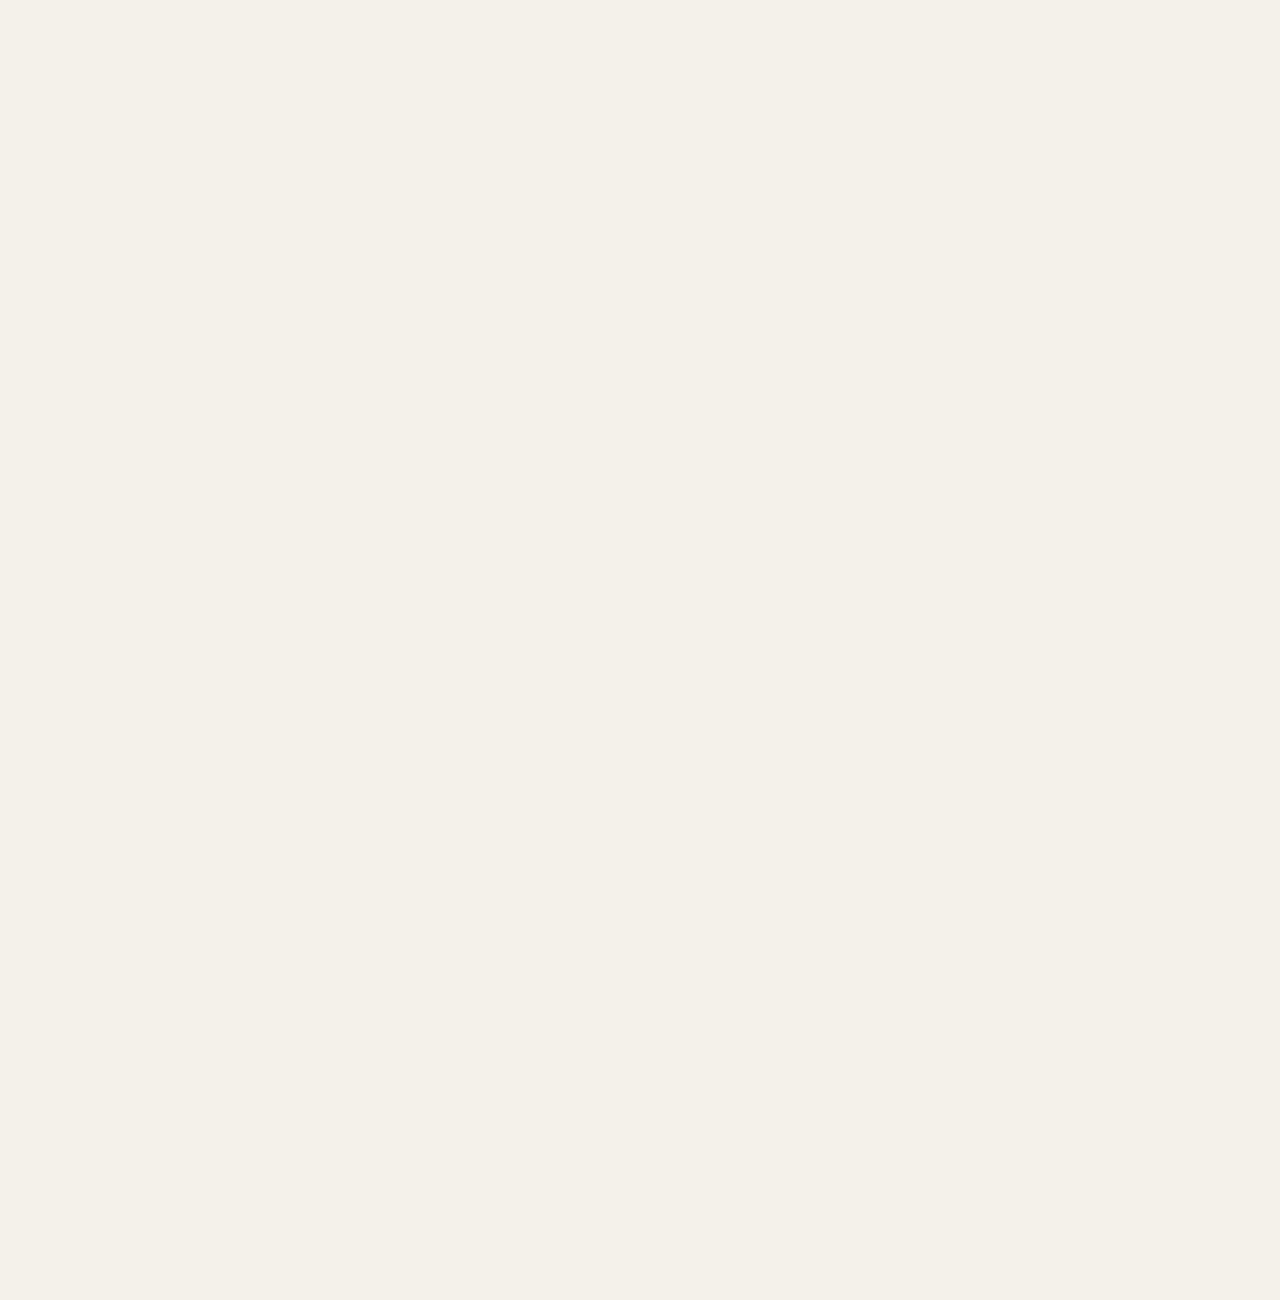
==== memorial-apply.html @ 781f6378 "Add files via upload 온라인추모관 개설 팝업창" ====
<!DOCTYPE html>
<html lang="ko">
<head>
    <meta charset="UTF-8">
    <meta name="viewport" content="width=device-width, initial-scale=1.0">
    <title>온라인 추모관 개설</title>
    <link rel="icon" href="public/favicon.ico" />
    <link rel="stylesheet" href="https://cdn.jsdelivr.net/npm/@fortawesome/fontawesome-free@6.4.0/css/all.min.css">
    <link href="https://fonts.googleapis.com/css2?family=Noto+Sans+KR:wght@300;400;500;700;900&display=swap" rel="stylesheet">
    <link rel="stylesheet" href="css/memorial.css?v=20260817-ext-popup">
    <meta name="eruso-api-base" content="https://api.erum2026.co.kr">
</head>
<body class="memorial-apply-page">
    <form class="contact-form memorial-apply-form" id="memorialApplyForm" novalidate>
        <h1>온라인 추모관 개설</h1>
        <p class="memorial-apply-lead">고인·추모관 정보를 입력한 뒤 입력 완료를 눌러 주세요.</p>

        <p class="form-section-title">추모관 정보</p>
        <div class="form-row-2col">
            <div class="form-row">
                <label for="memorialName">고인 성함 <span class="req">*</span></label>
                <input type="text" id="memorialName" name="memorialName" placeholder="예: 홍길동" maxlength="100" required>
            </div>
            <div class="form-row">
                <label for="roomTitle">추모관 이름 <span class="opt">(자동 제안)</span></label>
                <input type="text" id="roomTitle" name="roomTitle" placeholder="예: 故 홍길동 추모관" maxlength="120">
            </div>
        </div>
        <div class="form-row-2col">
            <div class="form-row">
                <label for="memorialSubtitle">추모관 부제 <span class="opt">(선택)</span></label>
                <input type="text" id="memorialSubtitle" name="memorialSubtitle" placeholder="예: 영원한 기억 속으로" maxlength="120">
            </div>
            <div class="form-row">
                <label for="relation">고인과의 관계 <span class="opt">(선택)</span></label>
                <input type="text" id="relation" name="relation" placeholder="부친, 배우자, 자녀 등" maxlength="40">
            </div>
        </div>
        <div class="form-row-2col">
            <div class="form-row">
                <label for="birthDate">생년월일 <span class="opt">(선택)</span></label>
                <input type="date" id="birthDate" name="birthDate">
            </div>
            <div class="form-row">
                <label for="deathDate">기일 <span class="opt">(선택)</span></label>
                <input type="date" id="deathDate" name="deathDate">
            </div>
        </div>
        <div class="form-row">
            <label for="description">고인 소개 <span class="opt">(선택, 최대 200자)</span></label>
            <textarea id="description" name="description" rows="3" maxlength="200" placeholder="공개 추모관에 표시될 고인 소개를 입력해 주세요."></textarea>
            <div class="form-char-count"><span id="descriptionCount">0</span>/200</div>
        </div>
        <div class="form-row">
            <label for="middleDescription">추가 소개 · 금언 <span class="opt">(선택)</span></label>
            <textarea id="middleDescription" name="middleDescription" rows="2" placeholder="생애, 특별한 기억, 금언 등"></textarea>
        </div>
        <div class="form-row">
            <label for="photoFile">영정사진 <span class="opt">(선택)</span></label>
            <input type="file" id="photoFile" name="photoFile" class="visually-hidden" accept="image/*,.heic,.heif">
            <label for="photoFile" class="media-pick-slot" id="photoPickLabel">
                <svg class="media-pick-icon" width="28" height="28" viewBox="0 0 256 256" aria-hidden="true" fill="none" xmlns="http://www.w3.org/2000/svg">
                    <rect x="32" y="48" width="192" height="160" rx="16" stroke="currentColor" stroke-width="12"/>
                    <circle cx="92" cy="108" r="20" stroke="currentColor" stroke-width="12"/>
                    <path d="M32 168l52-48 36 32 40-48 64 64" stroke="currentColor" stroke-width="12" stroke-linecap="round" stroke-linejoin="round"/>
                </svg>
                <span id="photoPickText">사진 등록</span>
                <img id="photoPreview" alt="선택한 영정" hidden>
            </label>
            <p class="form-hint">jpg, png, heic</p>
        </div>
        <div class="form-row video-register-block">
            <span class="form-label-text">추모 영상 <span class="opt">(선택)</span></span>
            <div class="media-mode-tabs" role="tablist" aria-label="추모 영상 등록 방식">
                <button type="button" class="media-mode-tab is-active" data-video-mode="file" aria-pressed="true">파일 등록</button>
                <button type="button" class="media-mode-tab" data-video-mode="url" aria-pressed="false">URL 등록</button>
            </div>
            <div id="videoFilePanel" class="video-mode-panel">
                <input type="file" id="videoFile" name="videoFile" class="visually-hidden" accept="video/mp4,video/webm,video/quicktime,.mp4,.webm,.mov">
                <label for="videoFile" class="media-pick-slot" id="videoPickLabel">
                    <svg class="media-pick-icon" width="28" height="28" viewBox="0 0 256 256" aria-hidden="true" fill="none" xmlns="http://www.w3.org/2000/svg">
                        <rect x="24" y="56" width="152" height="144" rx="16" stroke="currentColor" stroke-width="12"/>
                        <path d="M176 112l56-32v96l-56-32V112z" stroke="currentColor" stroke-width="12" stroke-linejoin="round"/>
                    </svg>
                    <span id="videoPickText">영상 파일 선택</span>
                </label>
                <p class="form-hint">mp4, webm, mov</p>
            </div>
            <div id="videoUrlPanel" class="video-mode-panel" hidden>
                <input type="url" id="videoUrl" name="videoUrl" placeholder="https://youtube.com/... 또는 영상 직접 링크" maxlength="500" inputmode="url" autocomplete="off">
                <p class="form-hint">https:// 로 시작하는 영상 주소를 입력해 주세요.</p>
            </div>
        </div>

        <p class="form-notice" id="memorialApplyNotice" style="display:none;"></p>
        <button type="submit" class="btn btn-primary form-submit" id="memorialApplySubmit">입력 완료</button>
    </form>
    <script src="js/main.js?v=20260817-ext-popup"></script>
</body>
</html>
---- css/memorial.css ----
﻿:root {
    --ink: #17211f;
    --muted: #66726f;
    --paper: #fbfaf7;
    --surface: #ffffff;
    --line: #e5e0d7;
    --teal: #176c68;
    --teal-deep: #0e4a47;
    --teal-soft: #e3f1ef;
    --amber: #c88f3f;
    --rose: #a45d5d;
    --charcoal: #24302e;
    --shadow: 0 18px 48px rgba(23, 33, 31, 0.12);
    --shadow-soft: 0 10px 30px rgba(23, 33, 31, 0.08);
    --nav-height: 74px;
    --screen-section-height: calc(100svh - var(--nav-height));
    /* 브라우저 100% 기준 — 과도한 좌우 여백(150% 체감용) 완화 */
    --page-max: 1320px;
    --page-gutter: clamp(20px, 2.6vw, 40px);
    --hero-panel-max: 400px;
}

/* 125~150% 줌 시 CSS 뷰포트가 줄어듦 → 그에 맞춰 폭·여백만 재조정 */
@media (max-width: 1440px) {
    :root {
        --page-max: 1180px;
        --page-gutter: clamp(18px, 2.5vw, 32px);
        --hero-panel-max: 360px;
    }
}

@media (max-width: 1280px) {
    :root {
        --page-max: 1080px;
        --page-gutter: clamp(16px, 2.4vw, 28px);
        --hero-panel-max: 340px;
    }
}

* {
    box-sizing: border-box;
    margin: 0;
    padding: 0;
}

html {
    scroll-behavior: smooth;
    scroll-padding-top: var(--nav-height);
    -webkit-text-size-adjust: 100%;
    text-size-adjust: 100%;
    /* 루트 16px 고정 — OS/브라우저 배율과 별개로 레이아웃 기준 유지 */
    font-size: 100%;
}

body {
    font-family: 'Noto Sans KR', sans-serif;
    font-size: 16px;
    color: var(--ink);
    background: var(--paper);
    line-height: 1.65;
    overflow-x: hidden;
    word-break: keep-all;
    overflow-wrap: break-word;
    word-wrap: break-word;
}

a {
    color: inherit;
    text-decoration: none;
}

img {
    max-width: 100%;
    display: block;
}

button,
input,
select,
textarea {
    font: inherit;
}

button {
    font-family: inherit;
}

.container {
    width: min(var(--page-max), calc(100% - (var(--page-gutter) * 2)));
    margin: 0 auto;
}

.navbar {
    position: fixed;
    inset: 0 0 auto 0;
    z-index: 50;
    background: rgba(251, 250, 247, 0.92);
    border-bottom: 1px solid rgba(229, 224, 215, 0.72);
    /* backdrop-filter 금지: fixed 모바일 메뉴 기준박스가 네비 상단으로 깨짐 */
    transition: box-shadow 0.2s ease, background 0.2s ease;
}

.navbar.nav-drawer-open {
    z-index: 100000;
}

.navbar.scrolled {
    background: rgba(251, 250, 247, 0.98);
    box-shadow: 0 8px 28px rgba(23, 33, 31, 0.08);
}

.nav-inner {
    width: min(var(--page-max), calc(100% - (var(--page-gutter) * 2)));
    height: var(--nav-height);
    margin: 0 auto;
    display: flex;
    align-items: center;
    gap: 12px;
    justify-content: space-between;
    position: relative;
}

.nav-brand {
    display: flex;
    align-items: center;
    gap: 12px;
    flex: 0 0 auto;
    min-width: 0;
    z-index: 2;
}

.nav-logo {
    width: 132px;
    height: 34px;
    object-fit: contain;
    flex-shrink: 0;
}

.brand-service {
    display: inline-flex;
    align-items: center;
    height: 30px;
    padding: 0 12px;
    border: 1px solid var(--line);
    border-radius: 8px;
    color: var(--teal-deep);
    background: var(--teal-soft);
    font-size: 13px;
    font-weight: 800;
    white-space: nowrap;
    flex-shrink: 0;
}

.nav-menu {
    display: flex;
    align-items: center;
    justify-content: space-evenly;
    flex-wrap: nowrap;
    gap: 0;
    flex: 1 1 auto;
    min-width: 0;
    list-style: none;
    margin: 0;
    padding: 0 8px;
    overflow: hidden;
}

.nav-menu > .nav-menu-panel-head {
    display: none !important;
}

.nav-menu-panel-head + li::before {
    display: none !important;
    content: none !important;
    width: 0 !important;
    margin: 0 !important;
}

.nav-menu a i {
    display: none;
}

.nav-drawer-backdrop {
    display: none;
}

.nav-menu li {
    display: flex;
    align-items: center;
    flex: 0 0 auto;
}

.nav-menu li + li::before {
    content: "";
    width: 1px;
    height: 14px;
    margin: 0 20px;
    background: rgba(23, 33, 31, 0.14);
    flex-shrink: 0;
}

.nav-menu a {
    display: inline-flex;
    align-items: center;
    height: 42px;
    padding: 0 4px;
    color: var(--charcoal);
    font-size: 15px;
    font-weight: 700;
    letter-spacing: -0.02em;
    white-space: nowrap;
    border-bottom: 2px solid transparent;
}

.nav-menu a:hover {
    color: var(--teal);
    border-bottom-color: var(--teal);
}

@media (min-width: 1600px) {
    .nav-menu {
        padding: 0 12px;
    }

    .nav-menu li + li::before {
        margin: 0 26px;
    }
}

@media (min-width: 1800px) {
    .nav-menu li + li::before {
        margin: 0 32px;
    }
}

.title-break {
    display: none;
}

/* nav-right: CTA + quick + toggle 묶음 */
.nav-right {
    display: flex;
    align-items: center;
    gap: 10px;
    flex: 0 0 auto;
    min-width: max-content;
}


.nav-cta,
.btn {
    display: inline-flex;
    align-items: center;
    justify-content: center;
    gap: 9px;
    min-height: 46px;
    padding: 0 18px;
    border: 1px solid transparent;
    border-radius: 8px;
    font-weight: 800;
    cursor: pointer;
    transition: transform 0.18s ease, box-shadow 0.18s ease, background 0.18s ease;
}

.nav-cta {
    color: #ffffff;
    background: var(--teal);
    box-shadow: 0 8px 22px rgba(23, 108, 104, 0.2);
}

.btn:hover,
.nav-cta:hover {
    transform: translateY(-2px);
}

.btn:disabled,
.btn.is-loading {
    opacity: 0.72;
    cursor: wait;
    transform: none;
}

.btn-primary {
    color: #ffffff;
    background: var(--teal);
    box-shadow: 0 14px 30px rgba(23, 108, 104, 0.24);
}

.btn-secondary {
    color: var(--ink);
    background: rgba(255, 255, 255, 0.88);
    border-color: rgba(255, 255, 255, 0.72);
}

.nav-toggle {
    display: none;
    width: 44px;
    height: 44px;
    border: 1px solid var(--line);
    border-radius: 8px;
    color: var(--teal-deep);
    background: var(--surface);
    cursor: pointer;
}

.hero {
    position: relative;
    min-height: 100svh;
    display: flex;
    align-items: center;
    overflow: hidden;
    color: #ffffff;
    padding: var(--nav-height) var(--page-gutter) clamp(24px, 3.5vh, 40px);
    --hero-shift: 0px;
    box-sizing: border-box;
}

.hero-slideshow {
    position: absolute;
    inset: 0;
    width: 100%;
    height: 100%;
    opacity: 0;
    transition: opacity 1.4s ease;
    z-index: 1;
}

.hero-media {
    position: absolute;
    inset: 0;
    width: 100%;
    height: 100%;
}

.hero-video,
.hero-image,
.hero-overlay {
    position: absolute;
    inset: 0;
    width: 100%;
    height: 100%;
}

.hero-video {
    object-fit: cover;
    object-position: center;
    opacity: 0;
    transition: opacity 1.2s ease;
    z-index: 0;
    pointer-events: none;
    transform: scale(1.02);
}

.hero-video.is-active {
    opacity: 1;
    z-index: 2;
}

.hero-slideshow.is-waiting {
    opacity: 0;
}

.hero-slideshow.is-active {
    opacity: 1;
    z-index: 1;
    transition: opacity 1.4s ease;
}

.hero-image {
    object-fit: cover;
    object-position: center;
    transform: scale(1.04) translate3d(0, var(--hero-shift), 0);
    transform-origin: center;
    will-change: transform, opacity;
    opacity: 0;
    transition: opacity 1.4s ease;
    z-index: 0;
    pointer-events: none;
}

.hero-image.is-active {
    opacity: 1;
    z-index: 1;
    animation: heroBreath 26s ease-in-out infinite alternate;
}

.hero-life-caption {
    position: absolute;
    left: 50%;
    bottom: clamp(88px, 14vh, 140px);
    transform: translateX(-50%);
    z-index: 5;
    margin: 0;
    padding: 8px 16px;
    max-width: min(92vw, 520px);
    border-radius: 999px;
    background: rgba(14, 27, 25, 0.34);
    backdrop-filter: blur(8px);
    color: rgba(255, 255, 255, 0.92);
    font-size: clamp(13px, 1.5vw, 15px);
    font-weight: 600;
    letter-spacing: 0.06em;
    text-align: center;
    line-height: 1.4;
    word-break: keep-all;
    opacity: 0;
    transition: opacity 0.8s ease;
    pointer-events: none;
    white-space: normal;
}

.hero-life-caption.is-visible {
    opacity: 1;
}

.hero-overlay {
    z-index: 3;
    background:
        linear-gradient(90deg, rgba(14, 27, 25, 0.82) 0%, rgba(14, 27, 25, 0.64) 43%, rgba(14, 27, 25, 0.22) 100%),
        linear-gradient(180deg, rgba(14, 27, 25, 0.34) 0%, rgba(14, 27, 25, 0.82) 100%);
    animation: overlayGlow 12s ease-in-out infinite alternate;
}

.memory-flow {
    position: absolute;
    inset: 0;
    z-index: 4;
    pointer-events: none;
    overflow: hidden;
    opacity: 0.6;
}

.memory-flow span {
    position: absolute;
    bottom: -28%;
    left: var(--x);
    width: 1px;
    height: var(--height);
    background: linear-gradient(
        to top,
        rgba(245, 210, 149, 0),
        rgba(245, 210, 149, 0.42),
        rgba(255, 255, 255, 0)
    );
    transform: rotate(17deg);
    animation: memoryRise var(--duration) linear infinite;
    animation-delay: var(--delay);
}

.memory-flow span:nth-child(1) {
    --x: 8%;
    --height: 150px;
    --duration: 14s;
    --delay: -2s;
}

.memory-flow span:nth-child(2) {
    --x: 22%;
    --height: 220px;
    --duration: 18s;
    --delay: -7s;
}

.memory-flow span:nth-child(3) {
    --x: 46%;
    --height: 190px;
    --duration: 16s;
    --delay: -4s;
}

.memory-flow span:nth-child(4) {
    --x: 64%;
    --height: 250px;
    --duration: 20s;
    --delay: -10s;
}

.memory-flow span:nth-child(5) {
    --x: 79%;
    --height: 170px;
    --duration: 15s;
    --delay: -1s;
}

.memory-flow span:nth-child(6) {
    --x: 91%;
    --height: 230px;
    --duration: 19s;
    --delay: -12s;
}

.hero-grid {
    position: relative;
    z-index: 6;
    display: grid;
    grid-template-columns: minmax(0, 1fr) minmax(300px, var(--hero-panel-max));
    align-items: center;
    justify-content: center;
    gap: clamp(24px, 3vw, 48px);
    min-height: calc(var(--screen-section-height) - clamp(24px, 3.5vh, 40px));
    width: min(var(--page-max), 100%);
    max-width: var(--page-max);
    margin-left: auto;
    margin-right: auto;
    box-sizing: border-box;
}

.hero-content {
    min-width: 0;
}

.hero-panel {
    padding: clamp(20px, 3vh, 26px);
    border: 1px solid rgba(255, 255, 255, 0.36);
    border-radius: 8px;
    background: rgba(251, 250, 247, 0.18);
    backdrop-filter: blur(14px) saturate(1.1);
    -webkit-backdrop-filter: blur(14px) saturate(1.1);
    color: var(--ink);
    box-shadow: 0 10px 28px rgba(14, 27, 25, 0.14);
    animation: panelFloat 8s ease-in-out infinite;
    transform-origin: center;
    width: 100%;
    max-width: var(--hero-panel-max);
    justify-self: stretch;
    box-sizing: border-box;
}

.eyebrow {
    display: inline-flex;
    align-items: center;
    gap: 8px;
    margin-bottom: clamp(10px, 1.6vh, 18px);
    color: #f5d295;
    font-family: Inter, 'Noto Sans KR', sans-serif;
    font-size: 14px;
    font-weight: 800;
}

.eyebrow.dark {
    color: var(--teal);
}

.hero h1 {
    max-width: 820px;
    font-size: clamp(36px, 3.4vw + 1rem, 52px);
    line-height: 1.28;
    font-weight: 900;
    word-break: keep-all;
    overflow-wrap: break-word;
    animation: contentLift 0.8s ease 0.1s backwards;
}

.hero-copy {
    max-width: 680px;
    margin-top: clamp(16px, 2.3vh, 26px);
    color: rgba(197, 197, 197, 0.9);
    font-size: clamp(15px, 0.35vw + 0.9rem, 18px);
    font-weight: 400;
    line-height: 1.65;
    word-break: keep-all;
    overflow-wrap: break-word;
    animation: contentLift 0.8s ease 0.25s backwards;
}

/* ==========================================================================
   Hero 버튼 영역 — 메인 CTA / 바로가기 / 통계 가로폭 통일
   ========================================================================== */
.hero-actions {
    display: flex;
    flex-direction: column;
    flex-wrap: nowrap;
    gap: 10px;
    align-items: stretch;
    width: 100%;
    max-width: none;
    margin-top: clamp(20px, 3vh, 34px);
    animation: contentLift 0.8s ease 0.38s backwards;
}

/* 왼쪽 메인 강조 버튼 (청록색 계열) */
.btn-primary.main-action {
    background-color: #1a6d65;
    color: white;
    width: 100%;
    padding: 0 20px;
    height: 46px;
    border-radius: 8px;
    font-weight: 700;
    justify-content: center;
}

/* 서브 바로가기: 4개 + 제사당(전체 폭) — 문구 잘림 방지 */
.btn-group-secondary {
    display: grid;
    grid-template-columns: repeat(4, minmax(0, 1fr));
    width: 100%;
    max-width: none;
    background-color: #e5e5e5;
    border-radius: 8px;
    padding: 4px;
    gap: 4px;
}

.btn-group-secondary .btn-secondary {
    padding: 8px 8px;
    height: auto;
    min-height: 42px;
    color: #666;
    background-color: transparent;
    border: none;
    font-size: 13px;
    font-weight: 700;
    display: inline-flex;
    align-items: center;
    justify-content: center;
    gap: 6px;
    border-radius: 6px;
    transition: background-color 0.2s ease, color 0.2s ease, box-shadow 0.2s ease, transform 0.2s ease;
    box-shadow: none;
    white-space: nowrap;
    line-height: 1.25;
    min-width: 0;
    overflow: visible;
}

.btn-group-secondary .btn-secondary i {
    flex: 0 0 auto;
    width: 1em;
    text-align: center;
}

.btn-group-secondary .btn-label {
    display: inline;
    line-height: 1.25;
    overflow: visible;
    text-overflow: clip;
    white-space: nowrap;
}

.btn-group-secondary .btn-label--short {
    display: none;
}

/* 온라인 제사당 무료체험 — 한 줄 전체 폭 */
.btn-group-secondary .btn-secondary:last-child {
    grid-column: 1 / -1;
    justify-content: center;
    white-space: nowrap;
    overflow: visible;
}

.btn-group-secondary .btn-secondary:last-child .btn-label {
    white-space: nowrap;
    overflow: visible;
    text-overflow: clip;
}

.btn-group-secondary .btn-secondary:first-child {
    background-color: #ffffff;
    color: #333;
    box-shadow: 0 2px 4px rgba(0, 0, 0, 0.05);
}

.btn-group-secondary .btn-secondary:hover {
    background-color: #ffffff;
    color: #333;
    box-shadow: 0 2px 6px rgba(0, 0, 0, 0.08);
    transform: translateY(-1px);
}

@media (hover: hover) {
    .btn-group-secondary:hover .btn-secondary:not(:hover) {
        background-color: transparent;
        color: #666;
        box-shadow: none;
        transform: none;
    }
}
/* ========================================================================== */

.hero-stats {
    display: grid;
    grid-template-columns: repeat(3, minmax(0, 1fr));
    gap: 12px;
    width: 100%;
    max-width: none;
    margin-top: clamp(24px, 4vh, 46px);
    animation: contentLift 0.8s ease 0.5s backwards;
}

.hero-stats div {
    min-height: clamp(76px, 12vh, 96px);
    padding: clamp(14px, 2vh, 18px);
    border: 1px solid rgba(255, 255, 255, 0.24);
    border-radius: 8px;
    background: rgba(255, 255, 255, 0.12);
    backdrop-filter: blur(12px);
    transition: background 0.24s ease, transform 0.24s ease, border-color 0.24s ease;
    text-align: center;
}

.hero-stats div:hover {
    transform: translateY(-4px);
    border-color: rgba(245, 210, 149, 0.46);
    background: rgba(255, 255, 255, 0.17);
}

.hero-stats strong,
.hero-stats span {
    display: block;
}

.hero-stats strong {
    font-size: 24px;
    line-height: 1.2;
}

.hero-stats span {
    margin-top: 8px;
    color: rgba(255, 255, 255, 0.78);
    font-size: 14px;
}

.panel-top {
    display: inline-flex;
    align-items: center;
    gap: 8px;
    height: 32px;
    padding: 0 10px;
    border-radius: 8px;
    background: var(--teal-soft);
    color: var(--teal-deep);
    font-size: 13px;
    font-weight: 800;
}

.status-dot {
    width: 8px;
    height: 8px;
    border-radius: 50%;
    background: var(--teal);
    animation: softPulse 2.8s ease-in-out infinite;
}

.memorial-profile {
    display: grid;
    grid-template-columns: 76px 1fr;
    gap: 18px;
    margin-top: clamp(18px, 3vh, 28px);
    align-items: center;
}

.portrait,
.preview-portrait {
    display: flex;
    align-items: center;
    justify-content: center;
    border: 1px solid rgba(200, 143, 63, 0.36);
    border-radius: 8px;
    background: #f6efe3;
    color: var(--amber);
    font-family: serif;
    font-weight: 700;
}

.portrait {
    width: 76px;
    height: 96px;
    font-size: 34px;
    position: relative;
    overflow: hidden;
    background: rgba(246, 239, 227, 0.55);
    backdrop-filter: blur(6px);
    -webkit-backdrop-filter: blur(6px);
}

.portrait::after {
    content: '';
    position: absolute;
    inset: -30% auto -30% -45%;
    width: 35%;
    background: linear-gradient(90deg, transparent, rgba(255, 255, 255, 0.62), transparent);
    transform: rotate(12deg);
    animation: portraitShine 5.8s ease-in-out infinite;
}

.profile-label {
    color: var(--muted);
    font-size: 13px;
    font-weight: 800;
}

.memorial-profile h2 {
    margin: 3px 0 8px;
    font-size: 25px;
}

.memorial-profile p:last-child {
    color: #1a2a28;
    font-size: 15px;
    font-weight: 600;
    line-height: 1.55;
    letter-spacing: -0.02em;
    text-shadow: 0 1px 0 rgba(255, 255, 255, 0.55);
}

.tribute-stats-block {
    margin-top: clamp(18px, 3vh, 28px);
}

.tribute-stats-title {
    margin: 0 0 12px;
    font-size: 16px;
    font-weight: 800;
    color: var(--charcoal);
    letter-spacing: -0.02em;
    line-height: 1.35;
}

.tribute-stats-sub {
    display: inline;
    margin-left: 4px;
    font-size: 13px;
    font-weight: 600;
    color: var(--muted);
}

.tribute-list {
    display: grid;
    grid-template-columns: repeat(3, 1fr);
    gap: 10px;
    margin-top: 0;
}

.tribute-stat,
.tribute-action {
    min-height: clamp(64px, 10vh, 80px);
    padding: 8px 4px;
    display: grid;
    place-items: center;
    gap: 5px;
    border: 1px solid rgba(255, 255, 255, 0.38);
    border-radius: 8px;
    background: rgba(255, 255, 255, 0.22);
    backdrop-filter: blur(8px);
    -webkit-backdrop-filter: blur(8px);
    color: var(--charcoal);
    transition: transform 0.22s ease, box-shadow 0.22s ease, border-color 0.22s ease, background 0.22s ease;
}

.tribute-action {
    cursor: pointer;
}

.tribute-stat:hover,
.tribute-action:hover,
.tribute-action:focus-visible {
    transform: translateY(-4px);
    border-color: rgba(200, 143, 63, 0.42);
    box-shadow: 0 14px 26px rgba(23, 33, 31, 0.1);
    outline: none;
}

.tribute-list i {
    color: var(--amber);
    font-size: 18px;
}

.tribute-list span {
    display: grid;
    justify-items: center;
    gap: 2px;
    color: var(--charcoal);
    font-size: 11px;
    font-weight: 800;
}

.tribute-list strong {
    font-family: Inter, 'Noto Sans KR', sans-serif;
    font-size: 16px;
    line-height: 1;
}

.tribute-list em {
    font-style: normal;
}

.tribute-action.is-counting {
    animation: tributePop 0.34s ease;
}

.message-open {
    width: 100%;
    min-height: 42px;
    display: inline-flex;
    align-items: center;
    justify-content: center;
    gap: 8px;
    margin-top: 12px;
    border: 1px solid rgba(23, 108, 104, 0.18);
    border-radius: 8px;
    background: rgba(255, 255, 255, 0.72);
    color: var(--teal-deep);
    font-size: 14px;
    font-weight: 900;
    cursor: pointer;
    transition: transform 0.2s ease, background 0.2s ease, border-color 0.2s ease;
}

.message-open:hover,
.message-open:focus-visible,
.message-open.is-open {
    transform: translateY(-2px);
    border-color: rgba(23, 108, 104, 0.34);
    background: var(--teal-soft);
    outline: none;
}

.quick-message {
    display: none;
    gap: 8px;
    margin-top: 10px;
    padding: 12px;
    border: 1px solid rgba(23, 108, 104, 0.18);
    border-radius: 8px;
    background: rgba(255, 255, 255, 0.82);
}

.quick-message.is-open {
    display: grid;
    animation: previewFade 0.24s ease;
}

.quick-message label {
    color: var(--teal-deep);
    font-size: 12px;
    font-weight: 900;
}

.quick-message textarea {
    width: 100%;
    min-height: 62px;
    resize: none;
    border: 1px solid #d9d2c8;
    border-radius: 8px;
    padding: 10px;
    color: var(--ink);
    background: #ffffff;
    outline: none;
}

.quick-message textarea:focus {
    border-color: var(--teal);
    box-shadow: 0 0 0 3px rgba(23, 108, 104, 0.1);
}

.quick-message-actions {
    display: flex;
    justify-content: flex-end;
    gap: 8px;
}

.quick-message-actions button {
    min-height: 34px;
    padding: 0 12px;
    border-radius: 8px;
    border: 1px solid var(--line);
    color: var(--charcoal);
    background: #ffffff;
    font-size: 13px;
    font-weight: 900;
    cursor: pointer;
}

.quick-message-actions button[type='submit'] {
    border-color: var(--teal);
    color: #ffffff;
    background: var(--teal);
}

.memory-notes {
    margin-top: clamp(14px, 2vh, 18px);
    padding: 14px 16px;
    border: 1px solid rgba(23, 108, 104, 0.14);
    border-radius: 8px;
    background: rgba(227, 241, 239, 0.72);
    min-height: 76px;
}

.memory-notes p {
    display: grid;
    gap: 5px;
    transition: opacity 0.24s ease, transform 0.24s ease;
}

.memory-notes.is-changing p {
    opacity: 0;
    transform: translateY(6px);
}

.memory-note-time {
    color: var(--teal);
    font-size: 12px;
    font-weight: 900;
}

.memory-note-text {
    color: var(--charcoal);
    font-size: 14px;
    line-height: 1.45;
}

.section {
    min-height: var(--screen-section-height);
    display: flex;
    align-items: center;
    padding: clamp(28px, 5vh, 48px) 0;
    scroll-margin-top: var(--nav-height);
}

.section > .container {
    width: min(var(--page-max), calc(100% - (var(--page-gutter) * 2)));
}

.section-header {
    max-width: 760px;
    margin: 0 auto clamp(22px, 3.6vh, 34px);
    text-align: center;
}

.section h2 {
    color: var(--ink);
    font-size: clamp(31px, 3vw, 38px);
    line-height: 1.26;
    font-weight: 900;
    word-break: keep-all;
    overflow-wrap: break-word;
}

.section-header p:last-child,
.section-copy p,
.contact-copy p,
.support-band p {
    color: var(--muted);
    font-size: clamp(15px, 1.35vw, 17px);
}

.split-layout {
    display: grid;
    grid-template-columns: 0.85fr 1.15fr;
    gap: clamp(34px, 5vw, 56px);
    align-items: center;
}

.section-copy h2,
.contact-copy h2,
.support-band h2 {
    margin-bottom: clamp(12px, 2vh, 18px);
}

.about-grid {
    display: grid;
    grid-template-columns: repeat(2, minmax(0, 1fr));
    gap: clamp(12px, 1.8vh, 16px);
}

.about-card,
.feature-card,
.process-step {
    border: 1px solid var(--line);
    border-radius: 8px;
    background: var(--surface);
    box-shadow: var(--shadow-soft);
}

.about-card {
    min-height: clamp(150px, 23vh, 188px);
    padding: clamp(18px, 2.7vh, 24px);
}

.about-card i,
.feature-icon,
.process-step i {
    display: inline-flex;
    align-items: center;
    justify-content: center;
    width: 48px;
    height: 48px;
    border-radius: 8px;
    background: var(--teal-soft);
    color: var(--teal);
    font-size: 21px;
}

.about-card i,
.feature-icon,
.process-step i {
    width: clamp(40px, 6vh, 48px);
    height: clamp(40px, 6vh, 48px);
}

.about-card h3,
.feature-card h3,
.process-step h3 {
    margin: clamp(12px, 1.8vh, 16px) 0 8px;
    font-size: clamp(18px, 1.6vw, 20px);
}

.about-card p,
.feature-card p,
.process-step p {
    color: var(--muted);
}

.feature-section {
    background: #ffffff;
}

.features-grid {
    display: grid;
    grid-template-columns: repeat(3, minmax(0, 1fr));
    gap: clamp(12px, 1.8vh, 16px);
}

.feature-card {
    min-height: clamp(166px, 24vh, 196px);
    padding: clamp(18px, 2.5vh, 24px);
}

.feature-icon {
    background: #f7efe5;
    color: var(--amber);
}

.memorial-section {
    background: #f4f0e9;
}





.memorial-layout {
    display: grid;
    grid-template-columns: 1.05fr 0.95fr;
    gap: clamp(34px, 5vw, 60px);
    align-items: center;
}

.memorial-preview {
    overflow: hidden;
    border: 1px solid var(--line);
    border-radius: 8px;
    background: var(--surface);
    box-shadow: var(--shadow);
}

.preview-toolbar {
    height: clamp(36px, 5vh, 44px);
    display: flex;
    align-items: center;
    gap: 8px;
    padding: 0 18px;
    background: var(--charcoal);
}

.preview-toolbar span {
    width: 10px;
    height: 10px;
    border-radius: 50%;
    background: rgba(255, 255, 255, 0.45);
}

.preview-hero {
    min-height: clamp(142px, 22vh, 178px);
    display: grid;
    grid-template-columns: 88px 1fr;
    align-items: center;
    gap: 20px;
    padding: clamp(22px, 3.5vh, 30px);
    background:
        linear-gradient(90deg, rgba(23, 108, 104, 0.86), rgba(36, 48, 46, 0.78)),
        url('../images/memorial-hero.png') center / cover;
    color: #ffffff;
}

.preview-portrait {
    width: clamp(70px, 8vw, 88px);
    height: clamp(88px, 13vh, 112px);
    color: #ffffff;
    background: rgba(255, 255, 255, 0.16);
    border-color: rgba(255, 255, 255, 0.36);
    font-size: 36px;
}

.preview-hero p {
    color: rgba(255, 255, 255, 0.78);
    font-weight: 800;
}

.preview-hero h3 {
    margin-top: 8px;
    font-size: clamp(22px, 2.2vw, 28px);
    line-height: 1.3;
}

.preview-tabs {
    display: grid;
    grid-template-columns: repeat(3, 1fr);
    border-bottom: 1px solid var(--line);
}

.preview-tab {
    position: relative;
    height: clamp(42px, 6vh, 50px);
    border: 0;
    border-right: 1px solid var(--line);
    background: #ffffff;
    color: var(--muted);
    font-weight: 800;
    cursor: pointer;
}

.preview-tab:last-child {
    border-right: 0;
}

.preview-tab.active {
    color: var(--teal-deep);
    background: var(--teal-soft);
}

.preview-tab.active::after {
    content: '';
    position: absolute;
    left: 0;
    bottom: 0;
    width: 100%;
    height: 3px;
    background: var(--teal);
    transform-origin: left;
    animation: tabProgress 5.6s linear infinite;
}

.preview-body {
    min-height: clamp(128px, 19vh, 166px);
    padding: clamp(20px, 3vh, 28px);
}


.preview-pane {
    display: none;
}

.preview-pane.active {
    display: block;
    animation: previewFade 0.42s ease;
}

.preview-pane i {
    color: var(--amber);
    font-size: clamp(24px, 3vh, 30px);
}

.preview-pane p {
    margin-top: clamp(8px, 1.2vh, 12px);
    color: var(--ink);
    font-size: clamp(13px, 1.3vw, 15px);
    font-weight: 700;
}

.preview-pane span {
    display: inline-flex;
    margin-top: clamp(6px, 1vh, 10px);
    color: var(--muted);
}

.check-list {
    display: grid;
    gap: clamp(8px, 1.4vh, 12px);
    margin-top: clamp(16px, 2.8vh, 24px);
    list-style: none;
}

.check-list li {
    display: flex;
    align-items: flex-start;
    gap: 10px;
    color: var(--charcoal);
    font-weight: 700;
}

.check-list i {
    margin-top: 5px;
    color: var(--teal);
}

.process-grid {
    display: grid;
    grid-template-columns: repeat(4, minmax(0, 1fr));
    gap: clamp(12px, 1.8vh, 16px);
}

.process-step {
    position: relative;
    min-height: clamp(178px, 28vh, 228px);
    padding: clamp(20px, 3vh, 26px);
}

.process-step span {
    position: absolute;
    top: 20px;
    right: 22px;
    color: rgba(23, 108, 104, 0.16);
    font-family: Inter, sans-serif;
    font-size: 38px;
    font-weight: 800;
}

/* ─── 사이버 추모관 이용안내 ─── */
.cyber-guide-block {
    margin-bottom: 28px;
    padding: 24px 26px;
    border: 1px solid var(--line);
    border-radius: 16px;
    background: var(--surface);
    box-shadow: var(--shadow-soft);
}

.cyber-guide-title {
    display: flex;
    align-items: center;
    gap: 10px;
    margin: 0 0 12px;
    font-size: 1.1rem;
    color: var(--ink, #1a2b2a);
}

.cyber-guide-title i {
    color: var(--teal);
}

.cyber-guide-fee {
    margin: 8px 0 0;
    color: var(--muted);
}

/* ─── 대한민국 표준 장례 절차 안내 ─── */
.funeral-guide-section {
    background:
        linear-gradient(180deg, #f7f4ef 0%, #fbfaf7 48%, #f3efe8 100%);
}

.funeral-guide-intro {
    max-width: 820px;
    margin: 0 auto 28px;
    padding: 16px 18px;
    border-radius: 12px;
    border: 1px solid rgba(31, 53, 86, 0.1);
    background: rgba(255, 255, 255, 0.72);
    color: #3a4543;
    font-size: 15px;
    line-height: 1.7;
}

.funeral-guide-subtitle {
    display: flex;
    align-items: center;
    gap: 10px;
    margin: 0 0 16px;
    font-size: 1.15rem;
    color: var(--ink, #1a2b2a);
}

.funeral-guide-subtitle i {
    color: var(--teal);
}

.funeral-guide-subtitle--inline {
    margin-bottom: 12px;
    font-size: 1.05rem;
}

.funeral-day-grid {
    display: grid;
    grid-template-columns: repeat(3, minmax(0, 1fr));
    gap: 16px;
    margin-bottom: 22px;
}

.funeral-day-card {
    display: flex;
    flex-direction: column;
    min-height: 100%;
    padding: 0;
    border-radius: 16px;
    border: 1px solid rgba(31, 53, 86, 0.12);
    background: #fff;
    box-shadow: var(--shadow-soft, 0 8px 24px rgba(20, 30, 28, 0.06));
    overflow: hidden;
}

.funeral-day-card__head {
    padding: 18px 18px 14px;
    background: linear-gradient(135deg, #1f3556 0%, #2c4a6e 100%);
    color: #f7f1e6;
}

.funeral-day-card__day {
    display: inline-flex;
    align-items: center;
    height: 26px;
    padding: 0 10px;
    border-radius: 999px;
    background: rgba(200, 166, 91, 0.22);
    color: #f5d295;
    font-size: 12px;
    font-weight: 800;
    letter-spacing: 0.04em;
}

.funeral-day-card__head h4 {
    margin: 10px 0 0;
    font-size: 1.15rem;
    line-height: 1.35;
    font-weight: 800;
}

.funeral-day-card__head h4 em {
    font-style: normal;
    font-weight: 600;
    opacity: 0.88;
}

.funeral-day-card__list {
    list-style: none;
    margin: 0;
    padding: 14px 16px 18px;
    display: flex;
    flex-direction: column;
    gap: 12px;
}

.funeral-day-card__list li {
    padding-bottom: 12px;
    border-bottom: 1px solid rgba(31, 53, 86, 0.08);
}

.funeral-day-card__list li:last-child {
    padding-bottom: 0;
    border-bottom: none;
}

.funeral-day-card__list strong {
    display: block;
    margin-bottom: 4px;
    color: #1f3556;
    font-size: 14px;
}

.funeral-day-card__list span {
    display: block;
    color: #5a6562;
    font-size: 13.5px;
    line-height: 1.55;
    letter-spacing: -0.02em;
}

.funeral-check-grid {
    display: grid;
    grid-template-columns: 1.2fr 1fr;
    gap: 16px;
    margin-bottom: 28px;
}

.funeral-check-card {
    padding: 20px 22px;
    border-radius: 16px;
    border: 1px solid rgba(31, 53, 86, 0.12);
    background: rgba(255, 255, 255, 0.9);
    box-shadow: var(--shadow-soft, 0 8px 24px rgba(20, 30, 28, 0.06));
}

.funeral-check-list {
    list-style: none;
    margin: 0;
    padding: 0;
    display: flex;
    flex-direction: column;
    gap: 10px;
}

.funeral-check-list li {
    color: #3a4543;
    font-size: 14.5px;
    line-height: 1.55;
    padding-left: 14px;
    position: relative;
}

.funeral-check-list li::before {
    content: "";
    position: absolute;
    left: 0;
    top: 0.55em;
    width: 6px;
    height: 6px;
    border-radius: 50%;
    background: var(--teal, #3d7a72);
}

.funeral-check-list a {
    color: #1f3556;
    font-weight: 700;
    text-decoration: underline;
    text-underline-offset: 2px;
}

.erum-flow-block {
    padding: 26px 24px 24px;
    border-radius: 18px;
    border: 1px solid rgba(200, 166, 91, 0.28);
    background:
        linear-gradient(135deg, rgba(31, 53, 86, 0.96) 0%, rgba(28, 58, 72, 0.94) 100%);
    color: #f7f1e6;
    box-shadow: 0 16px 40px rgba(14, 27, 25, 0.18);
}

.erum-flow-block__copy {
    max-width: 720px;
    margin-bottom: 20px;
}

.erum-flow-block__copy .eyebrow {
    color: #f5d295;
}

.erum-flow-block__copy h3 {
    margin: 8px 0 10px;
    font-size: clamp(1.25rem, 2.2vw, 1.55rem);
    color: #fff;
}

.erum-flow-block__copy p {
    margin: 0;
    color: rgba(247, 241, 230, 0.86);
    line-height: 1.65;
    font-size: 15px;
}

.erum-flow {
    list-style: none;
    margin: 0 0 20px;
    padding: 0;
    display: flex;
    align-items: stretch;
    gap: 8px;
    flex-wrap: wrap;
}

.erum-flow__step {
    flex: 1 1 160px;
    min-width: 140px;
    position: relative;
    padding: 16px 14px 14px;
    border-radius: 14px;
    background: rgba(255, 255, 255, 0.08);
    border: 1px solid rgba(255, 255, 255, 0.14);
}

.erum-flow__num {
    display: inline-flex;
    align-items: center;
    justify-content: center;
    width: 22px;
    height: 22px;
    border-radius: 50%;
    background: #c8a65b;
    color: #1f3556;
    font-size: 12px;
    font-weight: 800;
    margin-bottom: 8px;
}

.erum-flow__step > i {
    display: block;
    margin-bottom: 8px;
    color: #f5d295;
    font-size: 18px;
}

.erum-flow__step strong {
    display: block;
    margin-bottom: 6px;
    font-size: 14.5px;
    color: #fff;
}

.erum-flow__step p {
    margin: 0;
    font-size: 13px;
    line-height: 1.5;
    color: rgba(247, 241, 230, 0.78);
    letter-spacing: -0.02em;
}

.erum-flow__arrow {
    display: flex;
    align-items: center;
    color: rgba(245, 210, 149, 0.7);
    font-size: 14px;
    flex: 0 0 auto;
}

.erum-flow__actions {
    display: flex;
    flex-wrap: wrap;
    gap: 10px;
}

.erum-flow__actions .btn-primary {
    background: #c8a65b;
    border-color: #c8a65b;
    color: #1f3556;
}

.erum-flow__actions .btn-secondary {
    background: transparent;
    border: 1px solid rgba(255, 255, 255, 0.35);
    color: #f7f1e6;
}

@media (max-width: 980px) {
    .funeral-day-grid {
        grid-template-columns: 1fr;
    }

    .funeral-check-grid {
        grid-template-columns: 1fr;
    }

    .erum-flow__arrow {
        display: none;
    }
}

/* ——— 종교별 장례·추모 예절 ——— */
.religion-guide-section {
    background:
        radial-gradient(ellipse 80% 50% at 50% 0%, rgba(31, 53, 86, 0.06), transparent 60%),
        linear-gradient(180deg, #f7f1e6 0%, #f3ebe0 100%);
}

#religion-guide {
    scroll-margin-top: 88px;
}

.religion-tabs {
    display: flex;
    flex-wrap: wrap;
    justify-content: center;
    gap: 8px;
    margin: 8px 0 28px;
}

.etiquette-parent-tabs {
    display: flex;
    flex-wrap: wrap;
    justify-content: center;
    gap: 10px;
    margin: 4px 0 14px;
}

.etiquette-parent-tab {
    appearance: none;
    border: 1px solid rgba(31, 53, 86, 0.22);
    background: #fff;
    color: #1f3556;
    font-family: inherit;
    font-size: 15px;
    font-weight: 800;
    letter-spacing: -0.02em;
    padding: 12px 28px;
    border-radius: 12px;
    cursor: pointer;
    transition: background 0.2s ease, border-color 0.2s ease, color 0.2s ease, box-shadow 0.2s ease;
}

.etiquette-parent-tab:hover {
    border-color: rgba(200, 166, 91, 0.7);
}

.etiquette-parent-tab.is-active {
    background: #1f3556;
    border-color: #1f3556;
    color: #f7f1e6;
    box-shadow: 0 10px 22px rgba(31, 53, 86, 0.18);
}

.etiquette-child-tabs {
    margin-top: 0;
    padding-top: 4px;
}

.etiquette-child-tabs .religion-tab[hidden] {
    display: none !important;
}

.religion-tab {
    appearance: none;
    border: 1px solid rgba(31, 53, 86, 0.2);
    background: rgba(255, 255, 255, 0.55);
    color: #1f3556;
    font-family: inherit;
    font-size: 14px;
    font-weight: 700;
    letter-spacing: -0.02em;
    padding: 10px 16px;
    border-radius: 999px;
    cursor: pointer;
    transition: background 0.2s ease, border-color 0.2s ease, color 0.2s ease, box-shadow 0.2s ease;
}

.religion-tab:hover {
    border-color: rgba(200, 166, 91, 0.7);
    background: #fff;
}

.religion-tab.is-active {
    background: #1f3556;
    border-color: #1f3556;
    color: #f7f1e6;
    box-shadow: 0 8px 20px rgba(31, 53, 86, 0.18);
}

.religion-panels {
    max-width: 760px;
    margin: 0 auto;
}

.religion-panel {
    background: rgba(255, 255, 255, 0.72);
    border: 1px solid rgba(31, 53, 86, 0.1);
    border-radius: 18px;
    padding: 0 0 24px;
    box-shadow: 0 12px 36px rgba(31, 53, 86, 0.06);
    overflow: hidden;
}

.religion-panel[hidden] {
    display: none !important;
}

.religion-panel__visual {
    margin: 0;
    aspect-ratio: 16 / 9;
    background: linear-gradient(135deg, #e8e2d6 0%, #d9e2e0 100%);
    overflow: hidden;
}

.religion-panel__visual img {
    width: 100%;
    height: 100%;
    object-fit: cover;
    display: block;
}

.religion-panel__head {
    margin: 18px 28px 14px;
}

.religion-panel__badge {
    display: inline-block;
    font-size: 12px;
    font-weight: 700;
    letter-spacing: 0.06em;
    text-transform: uppercase;
    color: #8a6b2e;
    background: rgba(200, 166, 91, 0.18);
    border: 1px solid rgba(200, 166, 91, 0.35);
    padding: 4px 10px;
    border-radius: 6px;
    margin-bottom: 10px;
}

.religion-panel__head h3 {
    margin: 0;
    font-size: clamp(1.15rem, 2.4vw, 1.45rem);
    color: #1f3556;
    letter-spacing: -0.03em;
    line-height: 1.35;
}

.religion-panel__feature {
    margin: 0 28px 22px;
    padding: 14px 16px;
    background: rgba(31, 53, 86, 0.04);
    border-left: 3px solid #c8a65b;
    border-radius: 0 10px 10px 0;
    color: #3a4a62;
    font-size: 15px;
    line-height: 1.65;
}

.religion-panel__feature strong {
    display: block;
    margin-bottom: 4px;
    color: #1f3556;
    font-size: 13px;
    letter-spacing: 0.04em;
}

.religion-panel__feature em {
    font-style: normal;
    font-weight: 700;
    color: #1f3556;
}

.religion-panel__sub {
    margin: 0 28px 12px;
    font-size: 14px;
    font-weight: 700;
    color: #1f3556;
    letter-spacing: -0.02em;
}

.religion-panel__list {
    list-style: none;
    margin: 0 28px;
    padding: 0;
    display: flex;
    flex-direction: column;
    gap: 14px;
}

.religion-panel__list li {
    display: grid;
    gap: 4px;
    padding-bottom: 14px;
    border-bottom: 1px solid rgba(31, 53, 86, 0.08);
}

.religion-panel__list li:last-child {
    padding-bottom: 0;
    border-bottom: none;
}

.religion-panel__list strong {
    color: #1f3556;
    font-size: 15px;
}

.religion-panel__list span {
    color: #4a5a70;
    font-size: 14.5px;
    line-height: 1.6;
}

.religion-tip {
    max-width: 760px;
    margin: 28px auto 0;
    display: flex;
    flex-wrap: wrap;
    align-items: center;
    justify-content: space-between;
    gap: 16px;
    padding: 18px 22px;
    background: #1f3556;
    border-radius: 14px;
    color: #f7f1e6;
}

.religion-tip p {
    margin: 0;
    flex: 1 1 280px;
    font-size: 14.5px;
    line-height: 1.55;
    color: rgba(247, 241, 230, 0.92);
}

.religion-tip strong {
    display: block;
    margin-bottom: 4px;
    color: #f5d295;
    font-size: 13px;
    letter-spacing: 0.04em;
}

.religion-tip .btn-secondary {
    flex: 0 0 auto;
    background: transparent;
    border: 1px solid rgba(245, 210, 149, 0.55);
    color: #f5d295;
}

.religion-tip .btn-secondary:hover {
    background: rgba(245, 210, 149, 0.12);
}

@media (max-width: 640px) {
    .religion-panel {
        padding: 0 0 18px;
    }

    .religion-panel__head,
    .religion-panel__feature,
    .religion-panel__sub {
        margin-left: 18px;
        margin-right: 18px;
    }

    .religion-panel__list {
        margin-left: 18px;
        margin-right: 18px;
    }

    .religion-tab {
        flex: 1 1 calc(33.33% - 8px);
        min-width: 4.5em;
        text-align: center;
        padding: 10px 10px;
        font-size: 13px;
    }
}

.process-jump-link {
    display: inline-block;
    margin-left: 8px;
    color: var(--teal);
    font-weight: 700;
    text-decoration: none;
    white-space: nowrap;
}

.process-jump-link:hover {
    text-decoration: underline;
}

#procedure {
    scroll-margin-top: 88px;
}

#process {
    scroll-margin-top: 72px;
}

.cyber-flow {
    list-style: none;
    margin: 0;
    padding: 8px 0 4px;
    display: flex;
    flex-wrap: wrap;
    align-items: stretch;
    justify-content: center;
    gap: 8px 4px;
}

.cyber-flow__step {
    flex: 1 1 120px;
    max-width: 160px;
    min-width: 110px;
    display: flex;
    flex-direction: column;
    align-items: center;
    text-align: center;
    gap: 8px;
    padding: 16px 12px;
    border: 1.5px solid rgba(47, 128, 168, 0.35);
    border-radius: 12px;
    background: linear-gradient(180deg, #f7fbff 0%, #eef6fb 100%);
}

.cyber-flow__icon {
    display: inline-flex;
    align-items: center;
    justify-content: center;
    width: 52px;
    height: 52px;
    border-radius: 12px;
    background: #fff;
    border: 1px solid rgba(47, 128, 168, 0.2);
    color: #2f6f8f;
    font-size: 22px;
}

.cyber-flow__step strong {
    font-size: 15px;
    color: #1a365d;
}

.cyber-flow__step p {
    margin: 0;
    font-size: 12px;
    line-height: 1.4;
    color: var(--muted);
}

.cyber-flow__arrow {
    display: flex;
    align-items: center;
    color: #5b8fad;
    font-size: 18px;
    padding: 0 2px;
}

.cyber-flow__actions {
    display: flex;
    flex-wrap: wrap;
    gap: 12px;
    justify-content: center;
    margin-top: 22px;
}

.cyber-info-grid {
    display: grid;
    grid-template-columns: repeat(2, minmax(0, 1fr));
    gap: 16px;
}

.cyber-info-card {
    padding: 20px 22px;
    border: 1px solid var(--line);
    border-radius: 14px;
    background: #fff;
}

.cyber-info-card--wide {
    grid-column: 1 / -1;
}

.cyber-info-card p {
    margin: 0;
    color: var(--muted);
    line-height: 1.65;
}

.cyber-rules {
    margin: 0;
    padding-left: 1.15rem;
    color: var(--muted);
    line-height: 1.7;
}

.cyber-rules li + li {
    margin-top: 4px;
}

.contact-flow-mini {
    list-style: none;
    display: flex;
    flex-wrap: wrap;
    gap: 6px;
    margin: 0 0 18px;
    padding: 0;
}

.contact-flow-mini li {
    font-size: 12px;
    font-weight: 700;
    padding: 6px 10px;
    border-radius: 999px;
    background: rgba(23, 108, 104, 0.08);
    color: var(--muted);
}

.contact-flow-mini li.is-current {
    background: var(--teal);
    color: #fff;
}

@media (max-width: 900px) {
    .cyber-flow__arrow {
        display: none;
    }
    .cyber-flow__step {
        max-width: none;
        flex: 1 1 calc(50% - 8px);
    }
}

@media (max-width: 560px) {
    .cyber-info-grid {
        grid-template-columns: 1fr;
    }
    .cyber-info-card--wide {
        grid-column: auto;
    }
    .cyber-flow__step {
        flex: 1 1 100%;
    }
}

.support-section {
    min-height: auto;
    padding: clamp(44px, 8vh, 72px) 0;
    background: var(--charcoal);
}

.support-band {
    display: grid;
    grid-template-columns: minmax(0, 0.9fr) minmax(0, 1.1fr);
    gap: 40px;
    align-items: center;
    color: #ffffff;
}

.support-band h2,
.support-band p {
    color: #ffffff;
}

.support-band p {
    color: rgba(255, 255, 255, 0.76);
}

.package-grid {
    display: grid;
    grid-template-columns: repeat(3, minmax(0, 1fr));
    gap: 14px;
}

.package-card {
    min-height: 138px;
    padding: 22px;
    border: 1px solid rgba(255, 255, 255, 0.22);
    border-radius: 8px;
    text-align: left;
    color: #ffffff;
    background: rgba(255, 255, 255, 0.08);
    cursor: pointer;
    transition: background 0.18s ease, border-color 0.18s ease, transform 0.18s ease;
}

.package-card:hover,
.package-card.active {
    transform: translateY(-2px);
    border-color: rgba(245, 210, 149, 0.72);
    background: rgba(245, 210, 149, 0.14);
}

.package-card.active {
    box-shadow: 0 16px 34px rgba(0, 0, 0, 0.16);
}

.package-card strong,
.package-card span {
    display: block;
}

.package-card strong {
    margin-bottom: 10px;
    font-size: 22px;
}

.package-card span {
    color: rgba(255, 255, 255, 0.78);
}

.contact-section {
    background: #ffffff;
}

.contact-layout {
    display: grid;
    grid-template-columns: 0.86fr 1.14fr;
    gap: clamp(34px, 5vw, 56px);
    align-items: start;
}

.contact-info-list {
    display: grid;
    gap: clamp(10px, 1.8vh, 14px);
    margin-top: clamp(18px, 3vh, 28px);
}

.contact-info-list div {
    display: flex;
    align-items: center;
    gap: 12px;
    color: var(--charcoal);
    font-weight: 800;
}

.contact-info-list i {
    width: 40px;
    height: 40px;
    display: inline-flex;
    align-items: center;
    justify-content: center;
    border-radius: 8px;
    background: var(--teal-soft);
    color: var(--teal);
}

.contact-form {
    display: grid;
    grid-template-columns: repeat(2, minmax(0, 1fr));
    gap: clamp(10px, 1.7vh, 14px);
    padding: clamp(22px, 3vh, 28px);
    border: 1px solid var(--line);
    border-radius: 8px;
    background: var(--paper);
    box-shadow: var(--shadow-soft);
}

.contact-form .form-row:nth-of-type(5),
.contact-form .form-submit {
    grid-column: 1 / -1;
}

.form-row {
    display: grid;
    gap: 6px;
}

.form-row label {
    color: var(--charcoal);
    font-weight: 800;
}

.form-row input,
.form-row select,
.form-row textarea {
    width: 100%;
    border: 1px solid #d9d2c8;
    border-radius: 8px;
    background: #ffffff;
    color: var(--ink);
    outline: none;
    transition: border-color 0.18s ease, box-shadow 0.18s ease;
}

.form-row input,
.form-row select {
    height: clamp(42px, 6vh, 48px);
    padding: 0 14px;
}

.form-row textarea {
    min-height: clamp(82px, 13vh, 110px);
    resize: vertical;
    padding: 14px;
}

.form-row input:focus,
.form-row select:focus,
.form-row textarea:focus {
    border-color: var(--teal);
    box-shadow: 0 0 0 4px rgba(23, 108, 104, 0.12);
}

.form-submit {
    width: 100%;
    min-height: clamp(46px, 7vh, 52px);
}

.footer {
    background: #17211f;
    color: #ffffff;
    padding: 54px 0 0;
}

.footer-grid {
    display: grid;
    grid-template-columns: 1.5fr 0.6fr 0.6fr;
    gap: 40px;
}

.footer-brand {
    display: flex;
    align-items: center;
    gap: 12px;
    margin-bottom: 16px;
}

.footer-brand img {
    width: 132px;
    height: 34px;
    object-fit: contain;
    filter: brightness(0) invert(1);
}

.footer-brand span {
    color: #f5d295;
    font-weight: 900;
}

.footer p,
.footer a {
    color: rgba(255, 255, 255, 0.72);
}

.footer h3 {
    margin-bottom: 14px;
    font-size: 17px;
}

.footer a {
    display: block;
    margin-top: 9px;
}

.footer a:hover {
    color: #ffffff;
}

.footer-bottom {
    margin-top: 46px;
    padding: 20px;
    border-top: 1px solid rgba(255, 255, 255, 0.12);
    text-align: center;
}

.scroll-to-top {
    position: fixed;
    right: 22px;
    bottom: 22px;
    width: 48px;
    height: 48px;
    border: 0;
    border-radius: 8px;
    color: #ffffff;
    background: var(--teal);
    box-shadow: var(--shadow-soft);
    cursor: pointer;
    opacity: 0;
    pointer-events: none;
    transform: translateY(12px);
    transition: opacity 0.18s ease, transform 0.18s ease;
    z-index: 40;
}

.scroll-to-top.active {
    opacity: 1;
    pointer-events: auto;
    transform: translateY(0);
}

.notification {
    position: fixed;
    top: 92px;
    right: 20px;
    z-index: 100;
    max-width: 390px;
    display: flex;
    align-items: center;
    gap: 12px;
    padding: 16px 18px;
    border: 1px solid var(--line);
    border-left: 4px solid var(--teal);
    border-radius: 8px;
    background: #ffffff;
    color: var(--ink);
    box-shadow: var(--shadow);
    animation: notifyIn 0.24s ease;
}

.notification.error {
    border-left-color: var(--rose);
}

.notification > i {
    color: var(--teal);
}

.notification.error > i {
    color: var(--rose);
}

.notification button {
    margin-left: auto;
    border: 0;
    background: transparent;
    color: var(--muted);
    cursor: pointer;
}

.notification.leaving {
    animation: notifyOut 0.24s ease forwards;
}

.about-card,
.feature-card,
.process-step,
.memorial-preview,
.contact-form,
.section-copy,
.section-header,
.contact-copy,
.support-band,
.package-card {
    opacity: 0;
    transform: translateY(22px);
    transition: opacity 0.45s ease, transform 0.45s ease, box-shadow 0.22s ease, border-color 0.22s ease;
}

.about-card.is-visible,
.feature-card.is-visible,
.process-step.is-visible,
.memorial-preview.is-visible,
.contact-form.is-visible,
.section-copy.is-visible,
.section-header.is-visible,
.contact-copy.is-visible,
.support-band.is-visible,
.package-card.is-visible {
    opacity: 1;
    transform: translateY(0);
}

.about-card.is-visible:hover,
.feature-card.is-visible:hover,
.process-step.is-visible:hover {
    transform: translateY(-6px);
    border-color: rgba(23, 108, 104, 0.24);
    box-shadow: 0 20px 42px rgba(23, 33, 31, 0.12);
}

@keyframes notifyIn {
    from {
        opacity: 0;
        transform: translateX(22px);
    }
    to {
        opacity: 1;
        transform: translateX(0);
    }
}

@keyframes notifyOut {
    to {
        opacity: 0;
        transform: translateX(22px);
    }
}

@keyframes heroBreath {
    from {
        transform: scale(1.04) translate3d(0, var(--hero-shift), 0);
        filter: saturate(0.95) brightness(0.98);
    }
    to {
        transform: scale(1.075) translate3d(-10px, calc(var(--hero-shift) - 8px), 0);
        filter: saturate(1.04) brightness(1.04);
    }
}

@keyframes overlayGlow {
    from {
        opacity: 1;
    }
    to {
        opacity: 0.9;
    }
}

@keyframes memoryRise {
    from {
        opacity: 0;
        transform: translate3d(-18px, 0, 0) rotate(17deg);
    }
    18% {
        opacity: 0.58;
    }
    74% {
        opacity: 0.36;
    }
    to {
        opacity: 0;
        transform: translate3d(42px, -118vh, 0) rotate(17deg);
    }
}

@keyframes contentLift {
    from {
        opacity: 0;
        transform: translateY(18px);
    }
    to {
        opacity: 1;
        transform: translateY(0);
    }
}

@keyframes panelFloat {
    0%,
    100% {
        transform: translateY(0);
    }
    50% {
        transform: translateY(-9px);
    }
}

@keyframes softPulse {
    0%,
    100% {
        box-shadow: 0 0 0 0 rgba(23, 108, 104, 0.26);
    }
    50% {
        box-shadow: 0 0 0 8px rgba(23, 108, 104, 0);
    }
}

@keyframes portraitShine {
    0%,
    44% {
        transform: translateX(0) rotate(12deg);
        opacity: 0;
    }
    55% {
        opacity: 0.9;
    }
    72%,
    100% {
        transform: translateX(420%) rotate(12deg);
        opacity: 0;
    }
}

@keyframes previewFade {
    from {
        opacity: 0;
        transform: translateY(8px);
    }
    to {
        opacity: 1;
        transform: translateY(0);
    }
}

@keyframes tabProgress {
    from {
        transform: scaleX(0);
    }
    to {
        transform: scaleX(1);
    }
}

@keyframes tributePop {
    0% {
        transform: translateY(-4px) scale(1);
    }
    45% {
        transform: translateY(-6px) scale(1.06);
    }
    100% {
        transform: translateY(-4px) scale(1);
    }
}

@media (prefers-reduced-motion: reduce) {
    *,
    *::before,
    *::after {
        animation-duration: 0.001ms !important;
        animation-iteration-count: 1 !important;
        scroll-behavior: auto !important;
        transition-duration: 0.001ms !important;
    }

    .memory-flow {
        display: none;
    }
}

/* 넓은 데스크톱: 메뉴 간격 유지 (너무 조이지 않음) */
@media (max-width: 1560px) and (min-width: 1401px) {
    .nav-menu a {
        font-size: 14px;
    }

    .nav-menu li + li::before {
        margin: 0 16px;
    }

    .brand-service {
        display: inline-flex;
        font-size: 13px;
        height: 30px;
        padding: 0 12px;
    }
}

@media (max-width: 1480px) and (min-width: 1401px) {
    .nav-quick {
        display: none;
    }

    .nav-menu a {
        font-size: 13px;
    }

    .nav-menu li + li::before {
        margin: 0 12px;
    }
}

@media (max-width: 1400px) {
    .nav-cta,
    .nav-quick {
        display: none !important;
    }

    /* 로고 | 서비스명(중앙) | 햄버거 — 3열 그리드로 정렬 고정 */
    .nav-inner {
        display: grid;
        grid-template-columns: minmax(0, 1fr) auto minmax(0, 1fr);
        align-items: center;
        gap: 8px;
        width: min(100% - 24px, var(--page-max));
    }

    .nav-brand {
        grid-column: 1;
        justify-self: start;
        z-index: 2;
    }

    .brand-service {
        display: inline-flex !important;
        position: static !important;
        left: auto !important;
        top: auto !important;
        transform: none !important;
        grid-column: 2;
        justify-self: center;
        z-index: 1;
        pointer-events: none;
        overflow: hidden;
        text-overflow: ellipsis;
        /* 기존 대비 약 30% 확대 */
        font-size: 20px;
        font-weight: 800;
        height: 50px;
        padding: 0 24px;
        max-width: min(62vw, 360px);
        letter-spacing: -0.02em;
        border-radius: 10px;
    }

    .nav-right {
        grid-column: 3;
        justify-self: end;
        z-index: 2;
    }

    /* 드로어 메뉴는 그리드 칸을 차지하지 않음 */
    .nav-menu {
        grid-column: 1 / -1;
    }

    .nav-toggle {
        display: inline-flex;
        align-items: center;
        justify-content: center;
        margin-left: 0;
    }

    .nav-drawer-backdrop {
        display: none;
        position: fixed;
        inset: 0;
        z-index: 100000;
        background: rgba(15, 23, 42, 0.48);
        -webkit-tap-highlight-color: transparent;
    }

    .nav-drawer-backdrop.is-open {
        display: block;
    }

    .nav-menu {
        position: fixed;
        left: 0;
        right: 0;
        bottom: 0;
        top: auto;
        display: none;
        flex-direction: unset;
        flex-wrap: unset;
        width: 100%;
        max-height: min(88vh, 720px);
        overflow-y: auto;
        -webkit-overflow-scrolling: touch;
        overscroll-behavior: contain;
        padding: 16px 14px calc(20px + env(safe-area-inset-bottom, 0px));
        border: none;
        border-radius: 16px 16px 0 0;
        background: #faf8f5;
        box-shadow: 0 -12px 40px rgba(15, 23, 42, 0.18);
        z-index: 100001;
        box-sizing: border-box;
    }

    .nav-menu.active {
        display: grid;
        grid-template-columns: repeat(3, minmax(0, 1fr));
        gap: 8px;
        align-content: start;
    }

    .nav-menu.active > .nav-menu-panel-head {
        display: flex !important;
        flex-direction: column;
        justify-content: center;
        gap: 3px;
        grid-column: 1 / -1;
        min-width: 0;
        margin-bottom: 6px;
        padding: 0 2px 4px;
    }

    .nav-menu-panel-title {
        font-size: 17px;
        font-weight: 800;
        color: #1f3556;
        line-height: 1.3;
        word-break: keep-all;
    }

    .nav-menu-panel-sub {
        font-size: 12px;
        color: #6b7280;
        line-height: 1.4;
        word-break: keep-all;
    }

    .nav-menu > li:not(.nav-menu-panel-head) {
        display: block;
        width: auto;
        min-width: 0;
    }

    .nav-menu li + li::before {
        display: none;
    }

    .nav-menu a {
        width: 100%;
        height: auto;
        min-height: 84px;
        padding: 12px 6px;
        display: flex;
        flex-direction: column;
        align-items: center;
        justify-content: center;
        gap: 6px;
        font-size: 12px;
        font-weight: 700;
        letter-spacing: -0.01em;
        color: #1f3556;
        text-align: center;
        line-height: 1.25;
        white-space: normal;
        word-break: keep-all;
        border: 1px solid rgba(31, 53, 86, 0.1);
        border-radius: 10px;
        background: #fff;
        box-sizing: border-box;
        -webkit-tap-highlight-color: transparent;
    }

    .nav-menu a i {
        display: flex;
        align-items: center;
        justify-content: center;
        height: 28px;
        font-size: 20px;
        line-height: 1;
        color: #304d73;
    }

    .nav-menu a span {
        max-width: 100%;
        word-break: keep-all;
    }

    .nav-menu a:hover,
    .nav-menu a:active {
        background: rgba(199, 166, 91, 0.14);
        border-color: rgba(199, 166, 91, 0.65);
        color: #1f3556;
        border-bottom-color: rgba(199, 166, 91, 0.65);
    }
}

@media (max-width: 1100px) {
    .hero-grid,
    .split-layout,
    .memorial-layout,
    .contact-layout,
    .support-band {
        grid-template-columns: 1fr;
    }

    .hero-panel {
        max-width: 520px;
    }

    .features-grid,
    .process-grid {
        grid-template-columns: repeat(2, minmax(0, 1fr));
    }

    .section {
        min-height: auto;
    }

    .section-header p:last-child,
    .section-copy p,
    .contact-copy p,
    .support-band p,
    .funeral-guide-intro,
    .funeral-day-card__list span,
    .funeral-check-list li,
    .religion-panel__feature,
    .religion-panel__list span {
        letter-spacing: -0.01em;
        word-break: keep-all;
        overflow-wrap: break-word;
        line-height: 1.65;
    }
}

@media (max-width: 780px) {
    /* nav-right 모바일 정리 */
    .nav-right {
        gap: 6px;
    }

    .container,
    .nav-inner {
        width: min(100% - 20px, 1180px);
    }

    .nav-inner {
        height: 66px;
        display: grid;
        grid-template-columns: minmax(0, 1fr) auto minmax(0, 1fr);
        align-items: center;
    }

    .nav-logo {
        width: 116px;
    }

    .brand-service {
        display: inline-flex !important;
        position: static !important;
        transform: none !important;
        grid-column: 2;
        justify-self: center;
        font-size: 16px;
        height: 40px;
        padding: 0 16px;
        max-width: min(56vw, 260px);
        border-radius: 9px;
    }

    .nav-menu {
        top: auto;
    }

    .title-break {
        display: block;
    }

    .process-section .section-header h2 {
        word-break: keep-all;
        line-height: 1.3;
    }

    .hero {
        min-height: auto;
        padding: 96px clamp(20px, 5vw, 32px) 48px;
    }

    .hero-grid {
        min-height: auto;
        gap: 28px;
        width: 100%;
        max-width: none;
    }

    .hero-overlay {
        background: linear-gradient(180deg, rgba(14, 27, 25, 0.86) 0%, rgba(14, 27, 25, 0.62) 50%, rgba(14, 27, 25, 0.88) 100%);
    }

    .hero h1 {
        font-size: clamp(28px, 8.2vw, 36px);
        line-height: 1.32;
    }

    .hero-copy {
        font-size: clamp(15px, 4.2vw, 17px);
        line-height: 1.65;
    }

    .hero-life-caption {
        bottom: 72px;
        letter-spacing: 0.04em;
        padding: 8px 14px;
        border-radius: 14px;
    }

    .hero-stats,
    .about-grid,
    .features-grid,
    .process-grid,
    .package-grid,
    .footer-grid {
        grid-template-columns: 1fr;
    }

    .tribute-list {
        grid-template-columns: repeat(2, minmax(0, 1fr));
    }

    .hero-panel {
        padding: 18px;
        max-width: none;
    }

    .section {
        min-height: auto;
        align-items: flex-start;
        padding: 56px 0;
    }

    .section > .container {
        width: min(100% - 28px, 1180px);
    }

    .section h2 {
        font-size: clamp(26px, 7vw, 31px);
        line-height: 1.32;
    }

    .section-header {
        margin-bottom: 22px;
    }

    .section-header p:last-child,
    .section-copy p,
    .contact-copy p,
    .support-band p {
        font-size: 15px;
        line-height: 1.65;
    }

    .about-card h3,
    .feature-card h3,
    .process-step h3 {
        font-size: 17px;
        line-height: 1.35;
        word-break: keep-all;
    }

    .preview-hero {
        grid-template-columns: 1fr;
        padding: 22px;
    }

    .contact-form {
        padding: 20px;
    }

    .funeral-day-card__head h4,
    .religion-panel__head h3 {
        font-size: 1.05rem;
        line-height: 1.4;
        word-break: keep-all;
    }

    .funeral-day-card__list strong,
    .religion-panel__list strong {
        letter-spacing: -0.01em;
    }

    .erum-flow__step,
    .cyber-flow__step {
        max-width: none;
        min-width: 0;
        flex: 1 1 100%;
    }

    .notification {
        left: max(14px, env(safe-area-inset-left));
        right: max(14px, env(safe-area-inset-right));
        max-width: none;
    }

    .navbar {
        padding-left: env(safe-area-inset-left);
        padding-right: env(safe-area-inset-right);
    }
}

@media (max-width: 480px) {
    .nav-inner {
        display: grid;
        grid-template-columns: minmax(0, 1fr) auto minmax(0, 1fr);
        width: min(100% - 16px, 1180px);
    }

    .brand-service {
        display: inline-flex !important;
        position: static !important;
        left: auto !important;
        top: auto !important;
        transform: none !important;
        grid-column: 2;
        justify-self: center;
        font-size: 12px;
        height: 30px;
        padding: 0 10px;
        max-width: min(56vw, 200px);
    }

    .nav-logo {
        width: 108px;
    }

    .nav-brand {
        grid-column: 1;
        justify-self: start;
    }

    .nav-right {
        grid-column: 3;
        justify-self: end;
    }

    .hero h1 {
        font-size: clamp(26px, 8.5vw, 32px);
    }

    .btn.btn-primary.main-action {
        width: 100%;
        white-space: normal;
        word-break: keep-all;
        line-height: 1.35;
        height: auto;
        min-height: 46px;
        padding: 12px 16px;
        text-align: center;
    }

    .memorial-profile {
        grid-template-columns: 1fr;
    }

    .preview-tabs {
        grid-template-columns: 1fr;
    }

    .preview-tab {
        border-right: 0;
        border-bottom: 1px solid var(--line);
    }
}

/* ============================================================
   Memorial Embed (eternal_memory 연동) — 2026-06-16
   ============================================================ */
.memorial-embed {
    margin-top: 12px;
    padding: 18px;
    border: 1px solid rgba(229, 224, 215, 0.9);
    background: rgba(255, 255, 255, 0.86);
    border-radius: 18px;
    box-shadow: var(--shadow-soft);
}

.memorial-embed-head {
    display: flex;
    align-items: flex-start;
    justify-content: space-between;
    gap: 14px;
    margin-bottom: 10px;
}

.memorial-embed-title {
    font-size: 15px;
    font-weight: 800;
    letter-spacing: -0.02em;
    margin-bottom: 2px;
}

.memorial-embed-sub {
    color: var(--muted);
    font-size: 12px;
}

.memorial-embed-actions {
    display: flex;
    align-items: center;
    gap: 10px;
    flex-wrap: wrap;
    justify-content: flex-end;
}

.memorial-search {
    display: flex;
    align-items: center;
    gap: 8px;
    padding: 10px 12px;
    border-radius: 999px;
    border: 1px solid rgba(229, 224, 215, 1);
    background: rgba(251, 250, 247, 0.8);
    min-width: min(360px, 70vw);
}

.memorial-search i { color: rgba(23, 33, 31, 0.55); }

.memorial-search input {
    border: none;
    outline: none;
    width: 100%;
    background: transparent;
}

.memorial-list {
    display: grid;
    grid-template-columns: repeat(2, minmax(0, 1fr));
    gap: 8px;
    /* 4개(2행) 기준 고정 높이 — 카드가 적어도 영역 크기 유지 */
    min-height: 220px;
    align-content: start;
}

.memorial-card {
    border: 1px solid rgba(229, 224, 215, 1);
    background: rgba(255, 255, 255, 0.95);
    border-radius: 16px;
    overflow: hidden;
    display: flex;
    gap: 12px;
    padding: 8px 10px;
    min-height: 90px;
    box-sizing: border-box;
}

.memorial-thumb {
    width: 48px;
    height: 48px;
    border-radius: 10px;
    background: linear-gradient(135deg, var(--teal-soft), rgba(200, 143, 63, 0.16));
    display: grid;
    place-items: center;
    font-weight: 900;
    color: var(--teal-deep);
    flex: 0 0 auto;
    overflow: hidden;
}

.memorial-thumb-img {
    width: 100%;
    height: 100%;
    object-fit: cover;
    display: block;
}

.memorial-meta { flex: 1 1 auto; min-width: 0; }

.memorial-name {
    font-size: 13px;
    font-weight: 800;
    letter-spacing: -0.02em;
    margin-bottom: 1px;
    overflow: hidden;
    text-overflow: ellipsis;
    white-space: nowrap;
}

.memorial-desc {
    font-size: 12px;
    color: var(--muted);
    overflow: hidden;
    text-overflow: ellipsis;
    white-space: nowrap;
}

.memorial-actions {
    margin-top: 6px;
    display: flex;
    align-items: center;
    gap: 8px;
    flex-wrap: wrap;
}

.memorial-actions a {
    display: inline-flex;
    align-items: center;
    gap: 6px;
    padding: 5px 8px;
    border-radius: 999px;
    border: 1px solid rgba(229, 224, 215, 1);
    background: rgba(251, 250, 247, 0.9);
    font-size: 11px;
    font-weight: 700;
}

.memorial-actions a.primary {
    background: linear-gradient(135deg, var(--teal), var(--teal-deep));
    color: white;
    border-color: transparent;
}

.memorial-skeleton {
    grid-column: 1 / -1;
    padding: 14px;
    border-radius: 14px;
    background: rgba(227, 241, 239, 0.55);
    color: rgba(23, 33, 31, 0.72);
    border: 1px dashed rgba(23, 33, 31, 0.18);
}

.memorial-embed-foot {
    margin-top: 10px;
    color: rgba(23, 33, 31, 0.55);
}

/* 추모관 페이지네이션 */
#memorialPager button:not([disabled]):hover {
    background: #1c2a44 !important;
    border-color: #1c2a44 !important;
    color: #c8a96e !important;
    transform: translateY(-1px);
    box-shadow: 0 3px 10px rgba(28,42,68,.18);
}
#memorialPager button[disabled] { cursor: not-allowed; opacity: .5; }

@media (max-width: 880px) {
    .memorial-list { grid-template-columns: 1fr; min-height: 520px; } /* 모바일 1열: 4행 기준 */
    .memorial-embed-head { flex-direction: column; align-items: stretch; }
    .memorial-embed-actions { justify-content: flex-start; }
    .memorial-search { min-width: 100%; }
}
/* Nav quick link (메뉴 복잡도 완화용 CTA) */
.nav-quick {
    display: inline-flex;
    align-items: center;
    gap: 8px;
    padding: 10px 14px;
    border-radius: 999px;
    border: 1px solid rgba(229, 224, 215, 1);
    background: rgba(255, 255, 255, 0.86);
    font-weight: 800;
    font-size: 14px;
    color: var(--teal-deep);
    box-shadow: 0 10px 22px rgba(23, 33, 31, 0.06);
}
.nav-quick i { color: var(--amber); }

@media (max-width: 980px) {
    .nav-quick {
        display: none; /* 모바일은 햄버거 메뉴로 단순화 */
    }
}
/* ============================================================
   봉안당 Canvas 뷰어 — 2026-06-16
   ============================================================ */
.columbarium-viewer {
    background: linear-gradient(145deg, #1a1f2e, #0f1420);
    border-radius: 20px;
    padding: 24px;
    box-shadow: 0 20px 60px rgba(0,0,0,0.35);
    position: relative;
}

.columb-toolbar {
    display: flex;
    align-items: center;
    gap: 12px;
    margin-bottom: 14px;
    flex-wrap: wrap;
}

.columb-toolbar__search-wrap {
    display: flex;
    align-items: center;
    gap: 6px;
    flex: 1 1 260px;
    min-width: 0;
    max-width: 420px;
}

.columb-toolbar__search {
    display: inline-flex;
    align-items: center;
    gap: 8px;
    flex: 1 1 auto;
    min-width: 0;
    height: 40px;
    padding: 0 12px;
    box-sizing: border-box;
    border-radius: 10px;
    background: rgba(0, 0, 0, 0.28);
    border: 1px solid rgba(255, 255, 255, 0.12);
}

.columb-toolbar__search i {
    color: rgba(200, 169, 110, 0.75);
    font-size: 13px;
    flex: 0 0 auto;
}

.columb-toolbar__search input {
    flex: 1;
    min-width: 0;
    border: none;
    background: transparent;
    color: #f0f0f0;
    font-size: 13px;
    outline: none;
}

.columb-toolbar__search input::placeholder {
    color: rgba(240, 240, 240, 0.35);
}

.columb-toolbar__btn {
    flex: 0 0 auto;
    height: 40px;
    padding: 0 12px;
    border-radius: 10px;
    border: 1px solid rgba(255, 255, 255, 0.14);
    font-size: 13px;
    font-weight: 700;
    cursor: pointer;
    white-space: nowrap;
    line-height: 1;
}

.columb-toolbar__btn--search {
    background: linear-gradient(135deg, #c8a96e, #a07840);
    border-color: transparent;
    color: #fff;
}

.columb-toolbar__btn--search:hover {
    filter: brightness(1.06);
}

.columb-toolbar__btn--reset {
    background: rgba(255, 255, 255, 0.06);
    color: rgba(240, 240, 240, 0.8);
}

.columb-toolbar__btn--reset:hover {
    border-color: rgba(200, 169, 110, 0.45);
    color: #c8a96e;
}

.columb-zone-tabs,
.columb-floor-tabs {
    display: flex;
    gap: 6px;
    background: rgba(255,255,255,0.06);
    border-radius: 10px;
    padding: 4px;
    flex: 0 0 auto;
}

.columb-zone-tab,
.columb-floor-tab {
    padding: 8px 16px;
    border-radius: 8px;
    border: none;
    background: transparent;
    color: rgba(255,255,255,0.55);
    font-size: 14px;
    font-weight: 700;
    cursor: pointer;
    transition: all 0.18s;
}

.columb-zone-tab.active,
.columb-floor-tab.active {
    background: linear-gradient(135deg, #c8a96e, #a07840);
    color: #fff;
    box-shadow: 0 4px 12px rgba(200,169,110,0.35);
}

.columb-legend {
    display: flex;
    align-items: center;
    gap: 12px;
    font-size: 13px;
    color: rgba(255,255,255,0.6);
    flex: 0 0 auto;
    margin-left: auto;
}

.columb-legend-dot {
    display: inline-block;
    width: 12px;
    height: 12px;
    border-radius: 4px;
    margin-right: 4px;
}
.columb-legend-dot.occupied  { background: rgba(200,169,110,0.8); }
.columb-legend-dot.available { background: rgba(60,200,140,0.7); }
.columb-legend-dot.selected  { background: #fff; }

.columb-info-panel {
    position: absolute;
    bottom: 90px;
    right: 24px;
    width: min(340px, calc(100% - 48px));
    background: rgba(10,22,40,0.97);
    border: 1px solid rgba(200,169,110,0.4);
    border-radius: 16px;
    padding: 20px 22px;
    color: #f0f0f0;
    box-shadow: 0 12px 40px rgba(0,0,0,0.5);
    z-index: 5;
    animation: columb-slide-in 0.18s ease;
}

@keyframes columb-slide-in {
    from { opacity:0; transform: translateY(10px); }
    to   { opacity:1; transform: translateY(0); }
}

.columb-info-close {
    position: absolute;
    top: 12px;
    right: 12px;
    background: rgba(255,255,255,0.1);
    border: none;
    color: #fff;
    width: 28px;
    height: 28px;
    border-radius: 50%;
    cursor: pointer;
    font-size: 14px;
    display: flex;
    align-items: center;
    justify-content: center;
}

.columb-hint {
    text-align: center;
    font-size: 13px;
    color: rgba(255,255,255,0.35);
    margin-top: 12px;
}

@media (max-width: 780px) {
    .columb-toolbar { gap: 8px; }
    .columb-toolbar__search-wrap {
        flex: 1 1 100%;
        max-width: none;
        order: 3;
    }
    .columb-legend { display: none; }
    .columb-info-panel { bottom: 80px; right: 12px; left: 12px; width: auto; }
}
/* ─── memorial-embed: 추모관 목록 위젯 (섹션 하단 full-width) ─── */
/* memorial 섹션: 미리보기+설명+추모관둘러보기 한 화면에 */
.memorial-section.section {
    min-height: 0 !important;
    padding: clamp(20px, 2.5vh, 32px) 0 clamp(64px, 8vh, 96px) 0 !important;
    align-items: flex-start !important;
}

.memorial-section .container {
    display: flex;
    flex-direction: column;
    gap: 20px;
}

.memorial-layout {
    display: grid;
    grid-template-columns: 1fr 1fr;
    gap: 40px;
    align-items: start;
}

/* 미리보기 박스 높이 압축 */
.memorial-section .memorial-preview { display: flex; flex-direction: column; }
.memorial-section .preview-hero { min-height: clamp(100px, 13vh, 136px) !important; flex: 0 0 auto; }
.memorial-section .preview-tabs { flex: 0 0 auto; }
.memorial-section .preview-tab  { height: clamp(36px, 4.5vh, 44px) !important; }
.memorial-section .preview-body { min-height: 0 !important; flex: none !important; padding: 18px 20px !important; overflow: visible !important; }

/* 오른쪽 설명 텍스트 압축 */
.memorial-section .section-copy h2  { font-size: clamp(22px, 2.2vw, 30px); margin-bottom: 8px; }
.memorial-section .section-copy > p { font-size: 13.5px; line-height: 1.65; margin-bottom: 8px; }
.memorial-section .check-list li    { font-size: 13px; padding: 2px 0; }

.memorial-embed {
    width: 100%;
    padding: 18px 22px 28px;
    border: 1px solid rgba(229, 224, 215, 0.9);
    background: rgba(255, 255, 255, 0.86);
    border-radius: 18px;
    box-shadow: var(--shadow-soft);
}

@media (max-width: 880px) {
    .memorial-layout { grid-template-columns: 1fr; }
}

/* ─── 봉안당 섹션 레이아웃 ─── */
.columbarium-section .container,
.columbarium-layout {
    display: block;
    width: 100%;
    max-width: 1180px;
    margin: 0 auto;
}

.columbarium-section {
    background: linear-gradient(160deg, #0d1322 0%, #0a1628 100%);
    padding: 80px 0;
}

.columbarium-section .section-header {
    text-align: center;
    margin-bottom: 36px;
    color: #f0f0f0;
}

.columbarium-section .section-header h2 {
    color: #c8a96e;
}

.columbarium-section .eyebrow {
    color: rgba(200,169,110,0.75);
}

.columbarium-section .section-header p {
    color: rgba(240,240,240,0.65);
    max-width: 40rem;
    margin: 10px auto 0;
}

/* ─── 봉안당 시설 검색 ─── */
.columb-search {
    background: rgba(255,255,255,0.04);
    border: 1px solid rgba(200,169,110,0.18);
    border-radius: 18px;
    padding: 22px 22px 16px;
    margin-bottom: 18px;
}

.columb-search__head {
    display: flex;
    flex-wrap: wrap;
    gap: 14px 20px;
    justify-content: space-between;
    align-items: flex-end;
    margin-bottom: 14px;
}

.columb-search__title {
    margin: 0;
    font-size: 1.15rem;
    color: #f0f0f0;
}

.columb-search__sub {
    margin: 4px 0 0;
    font-size: 0.85rem;
    color: rgba(240,240,240,0.5);
}

.columb-search__filters {
    display: flex;
    flex-wrap: nowrap;
    align-items: center;
    gap: 8px;
    flex: 1 1 320px;
    min-width: 0;
    max-width: 100%;
    box-sizing: border-box;
}

.columb-search__filters select,
.columb-search__input {
    background: rgba(0,0,0,0.28);
    border: 1px solid rgba(255,255,255,0.12);
    border-radius: 10px;
    color: #f0f0f0;
    font-size: 14px;
    box-sizing: border-box;
}

.columb-search__filters select {
    flex: 0 1 auto;
    padding: 10px 10px;
    min-width: 0;
    width: auto;
    max-width: 118px;
}

.columb-search__input {
    display: inline-flex;
    align-items: center;
    gap: 8px;
    padding: 0 12px;
    flex: 1 1 auto;
    min-width: 0;
    max-width: none;
}

.columb-search__input i {
    color: rgba(200,169,110,0.75);
    font-size: 13px;
    flex: 0 0 auto;
}

.columb-search__input input {
    flex: 1;
    min-width: 0;
    width: 100%;
    border: none;
    background: transparent;
    color: #f0f0f0;
    padding: 10px 0;
    font-size: 14px;
    outline: none;
}

.columb-search__input input::placeholder {
    color: rgba(240,240,240,0.35);
}

.columb-search__btn {
    flex: 0 0 auto;
    white-space: nowrap;
    padding: 10px 14px !important;
    margin: 0;
    font-size: 14px;
    line-height: 1.2;
}

.columb-search__status {
    font-size: 13px;
    color: rgba(200,169,110,0.8);
    margin-bottom: 10px;
}

.columb-search__list {
    display: grid;
    grid-template-columns: repeat(auto-fill, minmax(240px, 1fr));
    gap: 10px;
    max-height: 320px;
    overflow-y: auto;
    padding-right: 4px;
}

.columb-search__card {
    display: flex;
    flex-direction: column;
    align-items: flex-start;
    gap: 4px;
    text-align: left;
    padding: 14px 14px 12px;
    border-radius: 12px;
    border: 1px solid rgba(255,255,255,0.08);
    background: rgba(0,0,0,0.22);
    color: #f0f0f0;
    transition: border-color 0.15s ease, background 0.15s ease;
}

.columb-search__card:hover,
.columb-search__card.is-active {
    border-color: rgba(200,169,110,0.55);
    background: rgba(200,169,110,0.1);
}

.columb-search__card.is-name-hit {
    border-color: rgba(200,169,110,0.75);
    box-shadow: inset 0 0 0 1px rgba(200,169,110,0.35);
}

.columb-search__card-badge {
    font-size: 11px;
    font-weight: 700;
    color: #c8a96e;
    letter-spacing: 0.02em;
}

.columb-search__card-name {
    font-size: 15px;
    line-height: 1.35;
}

.columb-search__card-meta,
.columb-search__card-phone {
    font-size: 12px;
    color: rgba(240,240,240,0.5);
    line-height: 1.4;
}

.columb-search__card-links,
.columb-selected__links {
    display: flex;
    flex-wrap: wrap;
    gap: 8px;
    margin-top: 4px;
}

.columb-ext-link {
    display: inline-flex;
    align-items: center;
    gap: 5px;
    font-size: 12px;
    font-weight: 700;
    color: #9ec9ff;
    text-decoration: none;
}

.columb-ext-link:hover {
    color: #c8a96e;
    text-decoration: underline;
}

.columb-search__card-cta {
    margin-top: 8px;
    border: none;
    background: transparent;
    padding: 0;
    font-size: 12px;
    font-weight: 800;
    color: rgba(200,169,110,0.9);
    cursor: pointer;
}

.columb-search__card-cta:hover {
    color: #e2c48a;
}

.columb-search__foot {
    margin: 14px 0 0;
    font-size: 13px;
    color: rgba(240,240,240,0.45);
}

.columb-search__foot a {
    color: #c8a96e;
    font-weight: 700;
    text-decoration: none;
}

.columb-search__foot a:hover {
    text-decoration: underline;
}

.columb-selected {
    display: flex;
    flex-wrap: wrap;
    align-items: center;
    justify-content: center;
    gap: 12px;
    margin-bottom: 16px;
    padding: 14px 18px;
    padding-right: 110px; /* 선택 해제 버튼 공간 확보 후 본문 중앙 */
    border-radius: 14px;
    background: linear-gradient(135deg, rgba(200,169,110,0.18), rgba(200,169,110,0.06));
    border: 1px solid rgba(200,169,110,0.35);
    color: #f0f0f0;
    position: relative;
    text-align: center;
}

.columb-selected__main {
    display: flex;
    flex-wrap: wrap;
    align-items: center;
    justify-content: center;
    gap: 8px 12px;
    width: 100%;
}

.columb-selected__badge {
    font-size: 11px;
    font-weight: 800;
    padding: 3px 10px;
    border-radius: 999px;
    background: rgba(200,169,110,0.9);
    color: #1a1206;
}

.columb-selected__meta {
    font-size: 13px;
    color: rgba(240,240,240,0.55);
}

.columb-selected__links {
    justify-content: center;
    width: 100%;
}

.columb-selected__clear {
    position: absolute;
    right: 18px;
    top: 50%;
    transform: translateY(-50%);
    border: 1px solid rgba(255,255,255,0.2);
    background: transparent;
    color: rgba(240,240,240,0.75);
    border-radius: 8px;
    padding: 8px 12px;
    font-size: 13px;
    font-weight: 700;
    cursor: pointer;
}

.columb-selected__clear:hover {
    border-color: rgba(200,169,110,0.5);
    color: #c8a96e;
}

@media (max-width: 720px) {
    .columb-selected {
        padding-right: 18px;
        padding-bottom: 52px;
    }
    .columb-selected__clear {
        right: 50%;
        top: auto;
        bottom: 12px;
        transform: translateX(50%);
    }
}

.columb-floor-stats {
    margin: 0 0 10px;
    padding: 0 4px;
    font-size: 12px;
    font-weight: 600;
    line-height: 1.45;
    letter-spacing: -0.02em;
    color: rgba(200, 169, 110, 0.78);
    text-align: center;
}

.columb-floor-stats .is-current {
    color: rgba(240, 220, 170, 0.95);
    font-weight: 800;
}

.columb-floor-stats .sep {
    margin: 0 0.45em;
    color: rgba(255, 255, 255, 0.22);
    font-weight: 400;
}

@media (max-width: 720px) {
    .columb-search__filters {
        width: 100%;
        flex: 1 1 100%;
        flex-wrap: wrap;
    }
    .columb-search__filters select {
        flex: 1 1 calc(50% - 4px);
        max-width: none;
    }
    .columb-search__filters .columb-search__input {
        flex: 1 1 calc(100% - 88px);
        min-width: 0;
    }
    .columb-search__btn {
        flex: 0 0 auto;
    }
}

/* ─── 통합 상담 섹션 ─── */
.contact-unified-layout {
    display: grid;
    grid-template-columns: 1fr 1.2fr;
    gap: 48px;
    align-items: start;
}

@media (max-width: 900px) {
    .contact-unified-layout { grid-template-columns: 1fr; }
}

/* 왼쪽 열 */
.contact-left-col { display: flex; flex-direction: column; gap: 32px; }

/* 패키지 선택 */
.pkg-label {
    font-size: 14px;
    font-weight: 700;
    color: var(--dark);
    margin-bottom: 14px;
    display: flex;
    align-items: center;
    gap: 8px;
}
.pkg-label i { color: var(--gold, #a07840); }

.package-selector .package-grid {
    display: grid;
    grid-template-columns: repeat(3, 1fr);
    gap: 12px;
}

.package-card {
    display: flex;
    flex-direction: column;
    gap: 6px;
    padding: 16px 12px;
    border-radius: 14px;
    border: 2px solid rgba(0,0,0,0.09);
    background: #fff;
    cursor: pointer;
    text-align: center;
    transition: all 0.18s;
}
.package-card:hover { border-color: var(--gold, #a07840); background: rgba(160,120,64,0.05); }
.package-card.active {
    border-color: var(--gold, #a07840);
    background: linear-gradient(135deg, rgba(200,169,110,0.12), rgba(160,120,64,0.06));
    box-shadow: 0 4px 18px rgba(160,120,64,0.18);
}
.package-card strong { font-size: 16px; color: var(--dark); }
.package-card span   { font-size: 12px; color: var(--mid, #888); line-height: 1.4; }

/* 연락처 정보 박스 */
.contact-info-box {
    background: var(--surface, #f9f8f6);
    border-radius: 18px;
    padding: 24px 20px;
    display: flex;
    flex-direction: column;
    gap: 14px;
}
.contact-info-row {
    display: flex;
    align-items: center;
    gap: 14px;
    font-size: 14px;
    color: var(--dark);
}
.contact-info-row i { width: 20px; text-align: center; color: var(--gold, #a07840); font-size: 16px; }

/* 폼 */
.contact-form {
    background: #fff;
    border-radius: 20px;
    padding: 32px 28px;
    box-shadow: 0 4px 32px rgba(0,0,0,0.07);
    display: flex;
    flex-direction: column;
    gap: 18px;
}

.form-row { display: flex; flex-direction: column; gap: 6px; }
.form-row label { font-size: 13px; font-weight: 700; color: var(--dark); }
.form-row .req  { color: #e05; }
.form-row .opt  { font-weight: 400; color: #9ca3af; margin-left: 4px; }
.form-hint { margin: 4px 0 0; font-size: 11px; color: #94a3b8; line-height: 1.4; }
.service-type-fieldset {
    margin: 0;
    padding: 0;
    border: none;
    min-width: 0;
}
.service-type-fieldset legend {
    padding: 0;
    margin: 0 0 8px;
    font-size: 13px;
    font-weight: 700;
    color: var(--dark);
}
.service-type-grid {
    display: grid;
    grid-template-columns: repeat(2, minmax(0, 1fr));
    gap: 8px;
}
.service-type-option {
    display: flex;
    align-items: center;
    margin: 0;
    cursor: pointer;
}
.service-type-option input {
    position: absolute;
    opacity: 0;
    width: 1px;
    height: 1px;
    pointer-events: none;
}
.service-type-option span {
    display: flex;
    align-items: center;
    justify-content: center;
    width: 100%;
    min-height: 44px;
    padding: 10px 12px;
    border-radius: 10px;
    border: 1.5px solid rgba(0,0,0,0.12);
    background: #fafaf8;
    color: #334155;
    font-size: 13px;
    font-weight: 600;
    line-height: 1.35;
    text-align: center;
    transition: border-color 0.15s, background 0.15s, color 0.15s, box-shadow 0.15s;
}
.service-type-option:hover span {
    border-color: rgba(160, 120, 64, 0.55);
    background: #fff;
}
.service-type-option input:checked + span {
    border-color: #1c5c4a;
    background: rgba(28, 92, 74, 0.08);
    color: #14503f;
    box-shadow: inset 0 0 0 1px #1c5c4a;
}
.service-type-option input:focus-visible + span {
    outline: 2px solid #1c5c4a;
    outline-offset: 2px;
}
.service-type-option--featured span {
    background: var(--teal-deep);
    border-color: var(--teal-deep);
    color: #fff;
    font-weight: 800;
    box-shadow: 0 8px 18px rgba(14, 74, 71, 0.28);
}
.service-type-option--featured:hover span {
    background: #0a3c3a;
    border-color: #0a3c3a;
    color: #fff;
}
.service-type-option--featured input:checked + span {
    background: var(--teal-deep);
    border-color: var(--teal-deep);
    color: #fff;
    box-shadow: 0 8px 18px rgba(14, 74, 71, 0.32), inset 0 0 0 1px rgba(255,255,255,0.18);
}
@media (max-width: 560px) {
    .service-type-grid { grid-template-columns: 1fr; }
}
.form-section-title {
    margin: 2px 0 4px;
    padding-bottom: 6px;
    border-bottom: 1px solid #eef2f7;
    font-size: 12px;
    font-weight: 700;
    color: #1f3556;
    letter-spacing: 0.02em;
}
.form-char-count { font-size: 11px; color: #94a3b8; text-align: right; margin-top: 4px; }
.memorial-detail-entry {
    display: flex;
    flex-direction: column;
    gap: 8px;
}
.memorial-detail-entry[hidden] { display: none !important; }
.memorial-open-btn {
    width: 100%;
    justify-content: center;
}
.memorial-detail-summary {
    margin: 0;
    padding: 10px 12px;
    border-radius: 10px;
    background: rgba(28, 92, 74, 0.08);
    color: #14503f;
    font-size: 13px;
    line-height: 1.45;
}
.memorial-modal {
    position: fixed;
    inset: 0;
    z-index: 120000;
    display: flex;
    align-items: center;
    justify-content: center;
    padding: 16px;
    box-sizing: border-box;
}
.memorial-modal[hidden] { display: none !important; }
.memorial-modal__backdrop {
    position: absolute;
    inset: 0;
    background: rgba(7, 13, 24, 0.62);
}
.memorial-modal__dialog {
    position: relative;
    z-index: 1;
    width: min(720px, 100%);
    max-height: min(88vh, 900px);
    display: flex;
    flex-direction: column;
    background: #fff;
    border-radius: 18px;
    box-shadow: 0 24px 60px rgba(0, 0, 0, 0.28);
    overflow: hidden;
}
.memorial-modal__head {
    display: flex;
    align-items: flex-start;
    justify-content: space-between;
    gap: 12px;
    padding: 18px 20px 12px;
    border-bottom: 1px solid #eef2f7;
}
.memorial-modal__head h3 {
    margin: 0;
    font-size: 18px;
    font-weight: 800;
    color: #1f3556;
}
.memorial-modal__head p {
    margin: 6px 0 0;
    font-size: 13px;
    color: #64748b;
    line-height: 1.45;
}
.memorial-modal__close {
    flex-shrink: 0;
    width: 36px;
    height: 36px;
    border: none;
    background: none;
    color: #94a3b8;
    font-size: 20px;
    line-height: 1;
    cursor: pointer;
}
.memorial-modal__body {
    display: flex;
    flex-direction: column;
    gap: 16px;
    padding: 16px 20px 8px;
    overflow-y: auto;
    -webkit-overflow-scrolling: touch;
}
.memorial-modal__foot {
    padding: 12px 20px 18px;
    border-top: 1px solid #eef2f7;
}
.memorial-modal__foot .btn {
    width: 100%;
    justify-content: center;
}
body.memorial-modal-open { overflow: hidden; }
body.memorial-apply-page {
    margin: 0;
    min-height: 100vh;
    background: #f4f1ea;
    font-family: 'Noto Sans KR', sans-serif;
}
.memorial-apply-form {
    max-width: 680px;
    margin: 0 auto;
    min-height: 100vh;
    border-radius: 0;
    box-shadow: none;
}
.memorial-apply-form h1 {
    margin: 0;
    font-size: 20px;
    font-weight: 800;
    color: #1f3556;
}
.memorial-apply-lead {
    margin: 0 0 8px;
    font-size: 13px;
    color: #64748b;
    line-height: 1.5;
}
.media-pick-slot {
    display: flex;
    flex-direction: column;
    align-items: center;
    justify-content: center;
    gap: 6px;
    min-height: 88px;
    padding: 12px;
    border: 1.5px dashed #d1d5db;
    border-radius: 10px;
    background: #f8fafc;
    color: #9ca3af;
    font-size: 12px;
    text-align: center;
    cursor: pointer;
}
.media-pick-slot:hover { border-color: #a07840; color: #64748b; }
.media-pick-icon { color: #94a3b8; flex-shrink: 0; }
.form-label-text {
    display: block;
    font-size: 13px;
    font-weight: 700;
    color: var(--dark);
    margin-bottom: 2px;
}
.media-mode-tabs {
    display: grid !important;
    grid-template-columns: 1fr 1fr;
    gap: 8px;
    margin: 8px 0 10px;
    width: 100%;
}
.media-mode-tab {
    display: inline-flex !important;
    align-items: center;
    justify-content: center;
    width: 100%;
    min-height: 44px;
    padding: 10px 12px !important;
    border-radius: 10px !important;
    border: 1.5px solid rgba(28, 92, 74, 0.35) !important;
    background: #fff !important;
    color: #1c5c4a !important;
    font-size: 13px !important;
    font-weight: 700 !important;
    font-family: inherit !important;
    line-height: 1.3;
    cursor: pointer !important;
    box-shadow: none !important;
    appearance: none !important;
    -webkit-appearance: none !important;
}
.media-mode-tab.is-active {
    border-color: #1c5c4a !important;
    background: rgba(28, 92, 74, 0.12) !important;
    color: #0f3d31 !important;
    box-shadow: inset 0 0 0 1px #1c5c4a !important;
}
.video-register-block {
    width: 100%;
    margin-top: 4px;
}
.video-mode-panel[hidden] { display: none !important; }
.video-mode-panel input[type="url"] {
    width: 100%;
    box-sizing: border-box;
}
.media-pick-slot img {
    width: 100%;
    max-height: 100px;
    object-fit: contain;
    border-radius: 6px;
}
.visually-hidden {
    position: absolute !important;
    width: 1px !important;
    height: 1px !important;
    padding: 0 !important;
    margin: -1px !important;
    overflow: hidden !important;
    clip: rect(0, 0, 0, 0) !important;
    white-space: nowrap !important;
    border: 0 !important;
}
.form-row input,
.form-row select,
.form-row textarea {
    padding: 12px 14px;
    border-radius: 10px;
    border: 1.5px solid rgba(0,0,0,0.1);
    font-size: 14px;
    font-family: inherit;
    transition: border-color 0.15s;
    background: #fafaf8;
    color: var(--dark);
}
.form-row input:focus,
.form-row select:focus,
.form-row textarea:focus {
    outline: none;
    border-color: var(--gold, #a07840);
    background: #fff;
}
.form-row textarea { resize: vertical; min-height: 100px; }

.form-submit { width: 100%; justify-content: center; padding: 15px; font-size: 16px; }
.form-notice { font-size: 14px; text-align: center; padding: 10px; border-radius: 8px; margin-top: 4px; }
.form-notice.success { background: rgba(40,200,100,0.1); color: #1a7a40; }
.form-notice.error   { background: rgba(220,50,50,0.08); color: #b02020; }

/* ─── 상담 섹션 v2 (패키지 전체폭 + 하단 2단) ─── */

/* ① 패키지 선택 영역 (다크 배경) */
.package-selector-top {
    display: flex;
    align-items: flex-start;
    justify-content: flex-start;
    gap: 12px;
    background: linear-gradient(135deg, #1c2332, #243044);
    border-radius: 20px;
    padding: 22px 24px;
    margin-bottom: 28px;
    flex-wrap: wrap;
    height: auto;
    min-height: 0;
}

#signup-plans {
    scroll-margin-top: calc(var(--nav-height) + 12px);
}

/* 상담/요금제 섹션은 뷰포트 강제 높이·세로 중앙정렬 해제 (위아래 큰 공백 방지) */
#contact.contact-section {
    min-height: auto;
    align-items: flex-start;
    padding-top: clamp(20px, 3vh, 32px);
    padding-bottom: clamp(24px, 4vh, 40px);
}

#cyber-apply {
    scroll-margin-top: calc(var(--nav-height) + 12px);
}

.pkg-top-copy {
    flex: 0 1 auto;
    min-width: 200px;
    width: 100%;
}
.pkg-top-copy h2 {
    color: #ffffff;
    font-size: clamp(18px, 2.2vw, 26px);
    margin: 8px 0 10px;
    line-height: 1.3;
}
.pkg-top-copy p { color: rgba(255,255,255,0.55); font-size: 14px; margin: 0; }
.pkg-top-copy .eyebrow { color: rgba(200,169,110,0.8); }

.pkg-top-cards--plans {
    display: grid;
    grid-template-columns: repeat(4, minmax(0, 1fr));
    gap: 12px;
    flex: 0 1 auto;
    width: 100%;
    align-items: start;
    margin-top: 0;
}

.pkg-top-cards--plans .package-card {
    flex: none !important;
    position: relative;
    display: flex;
    flex-direction: column;
    align-items: center;
    width: 100%;
    max-width: 100%;
    height: auto !important;
    min-height: 0 !important;
    box-sizing: border-box;
    text-align: center;
}

.pkg-top-cards--plans .package-card .pkg-badge,
.pkg-top-cards--plans .package-card strong {
    align-self: center;
}

.pkg-top-cards--plans .package-card span {
    text-align: left;
    width: 100%;
}

.pkg-badge {
    display: inline-block;
    font-size: 11px;
    font-weight: 800;
    font-style: normal;
    padding: 2px 8px;
    border-radius: 999px;
    margin-bottom: 8px;
    letter-spacing: 0.02em;
}

.pkg-badge.free {
    background: rgba(72, 187, 120, 0.2);
    color: #9ae6b4;
}

.pkg-badge.paid {
    background: rgba(200, 169, 110, 0.22);
    color: #f0d899;
}

.pkg-price {
    display: block;
    margin-top: 10px;
    padding-top: 8px;
    font-size: 14px;
    font-weight: 800;
    color: #c8a96e;
    text-align: center;
    width: 100%;
}

.pkg-top-cards--plans .package-card .pkg-price {
    margin-top: 10px !important;
}

.pkg-top-cta {
    width: 100%;
    display: flex;
    flex-wrap: wrap;
    gap: 12px 18px;
    align-items: center;
    margin: 18px 0 0;
}

.pkg-pricing-link {
    color: rgba(200, 169, 110, 0.9);
    font-size: 13px;
    font-weight: 700;
    text-decoration: none;
}

.pkg-pricing-link:hover {
    text-decoration: underline;
}

@media (max-width: 980px) {
    .pkg-top-cards--plans {
        grid-template-columns: 1fr;
        align-items: stretch;
        gap: 10px;
        margin-top: 0;
    }

    .package-selector-top {
        overflow: visible;
        flex-direction: column;
        align-items: stretch;
        gap: 8px;
        padding: 16px 14px;
        margin-bottom: 20px;
    }

    .pkg-top-copy {
        flex: 0 0 auto;
        min-width: 0;
        width: 100%;
    }

    .pkg-top-copy h2 {
        margin: 4px 0 6px;
    }

    .pkg-top-cta {
        margin: 4px 0 0;
        flex: 0 0 auto;
    }
}

@media (max-width: 560px) {
    .pkg-top-cards--plans {
        grid-template-columns: 1fr;
    }
}

.pkg-top-cards {
    display: flex;
    gap: 14px;
    flex: 2 1 400px;
    flex-wrap: wrap;
}

.pkg-top-cards .package-card {
    flex: 1 1 120px;
    background: rgba(255,255,255,0.06);
    border: 2px solid rgba(255,255,255,0.12);
    color: #fff;
    border-radius: 14px;
    padding: 20px 16px;
    cursor: pointer;
    text-align: left;
    transition: all 0.18s;
}
.pkg-top-cards .package-card strong { display: block; font-size: 18px; color: #fff; margin-bottom: 6px; }
.pkg-top-cards .package-card span   { font-size: 13px; color: rgba(255,255,255,0.55); line-height: 1.4; display: block; }
.pkg-top-cards .package-card:hover  { border-color: rgba(200,169,110,0.7); background: rgba(200,169,110,0.1); }
.pkg-top-cards .package-card.active {
    border-color: #c8a96e;
    background: rgba(200,169,110,0.18);
    box-shadow: 0 4px 20px rgba(200,169,110,0.25);
}
.pkg-top-cards .package-card.active strong { color: #f0d899; }

/* plans 그리드가 위 flex 규칙을 덮어쓰지 않도록 재선언 */
.pkg-top-cards.pkg-top-cards--plans {
    display: grid !important;
    align-items: start !important;
    flex: 0 0 auto !important;
    margin-top: 0 !important;
}

.pkg-top-cards.pkg-top-cards--plans .package-card {
    flex: none !important;
    width: 100% !important;
    max-width: 100% !important;
    height: auto !important;
    min-height: 0 !important;
    display: flex !important;
    flex-direction: column !important;
    text-align: center;
}

@media (max-width: 980px) {
    .pkg-top-cards.pkg-top-cards--plans {
        grid-template-columns: 1fr !important;
    }
}

/* ② 하단 2단 레이아웃 */
.contact-bottom-layout {
    display: grid;
    grid-template-columns: 1fr 1.4fr;
    gap: 52px;
    align-items: start;
}

@media (max-width: 860px) {
    .package-selector-top {
        flex-direction: column;
        align-items: stretch;
        padding: 14px 12px;
        gap: 8px;
        margin-bottom: 18px;
    }
    .pkg-top-cards { width: 100%; flex: 0 0 auto; }
    .contact-bottom-layout { grid-template-columns: 1fr; gap: 32px; }
    #contact.contact-section {
        padding-top: 16px;
        padding-bottom: 28px;
    }
}

/* 왼쪽 설명 */
.contact-copy-col h2 { font-size: clamp(22px, 2.8vw, 32px); margin: 8px 0 14px; }
.contact-copy-col p  { color: var(--mid, #666); font-size: 15px; line-height: 1.7; margin-bottom: 24px; }
.contact-info-list   { display: flex; flex-direction: column; gap: 14px; }
.contact-info-row    { display: flex; align-items: center; gap: 14px; font-size: 15px; color: var(--dark); }
.contact-info-row i  { width: 22px; text-align: center; color: var(--gold, #a07840); font-size: 17px; }

/* 오른쪽 폼 */
.contact-section .contact-form {
    background: #fafaf8;
    border-radius: 20px;
    padding: 32px 28px;
    border: 1.5px solid rgba(0,0,0,0.07);
    display: flex;
    flex-direction: column;
    gap: 16px;
    width: 100%;
    max-width: 100%;
    min-width: 0;
    box-sizing: border-box;
    overflow: visible;
}
.contact-section .contact-form .form-row,
.contact-section .contact-form .form-row-2col {
    width: 100%;
    max-width: 100%;
    min-width: 0;
    box-sizing: border-box;
}
.contact-section .contact-form input:not([type="radio"]):not([type="checkbox"]):not([type="file"]),
.contact-section .contact-form select,
.contact-section .contact-form textarea {
    width: 100%;
    max-width: 100%;
    min-width: 0;
    box-sizing: border-box;
}
.contact-section .contact-form .service-type-option input[type="radio"] {
    position: absolute !important;
    opacity: 0 !important;
    width: 1px !important;
    height: 1px !important;
    margin: 0 !important;
    padding: 0 !important;
    border: 0 !important;
    pointer-events: none !important;
}
.contact-section .contact-form .service-type-option {
    display: flex;
    width: 100%;
    font-weight: 600;
}
.contact-section .contact-form .service-type-option span {
    width: 100%;
}
.contact-section .contact-form select#serviceType {
    display: block;
    height: auto;
    min-height: 48px;
    padding: 12px 40px 12px 14px;
    line-height: 1.35;
    white-space: normal;
    overflow: visible;
    text-overflow: clip;
    appearance: none;
    -webkit-appearance: none;
    background-image: linear-gradient(45deg, transparent 50%, #666 50%), linear-gradient(135deg, #666 50%, transparent 50%);
    background-position: calc(100% - 18px) calc(50% - 3px), calc(100% - 12px) calc(50% - 3px);
    background-size: 6px 6px, 6px 6px;
    background-repeat: no-repeat;
    background-color: #fafaf8;
}
.form-row-2col {
    display: grid;
    grid-template-columns: minmax(0, 1fr) minmax(0, 1fr);
    gap: 14px;
}
@media (max-width: 500px) {
    .form-row-2col { grid-template-columns: 1fr; }
}

/* ——— 모바일·태블릿 한글 타이포 / 줄맞춤 보강 ——— */
h1, h2, h3, h4, p, li, label, .btn, .nav-menu a {
    word-break: keep-all;
    overflow-wrap: break-word;
}

.section-header h2 br.title-break {
    display: none;
}

@media (max-width: 780px) {
    .section-header h2 br.title-break {
        display: block;
    }

    .funeral-guide-subtitle,
    .religion-panel__sub {
        flex-wrap: wrap;
        line-height: 1.4;
    }

    .funeral-day-card__list span,
    .religion-panel__list span,
    .religion-panel__feature,
    .funeral-guide-intro,
    .erum-flow__step p,
    .cyber-flow__step p {
        letter-spacing: 0;
        line-height: 1.65;
    }

    .footer a,
    .footer p {
        word-break: keep-all;
        line-height: 1.5;
    }

    .contact-form input,
    .contact-form select,
    .contact-form textarea {
        font-size: 16px; /* iOS 자동 줌 방지 */
        line-height: 1.45;
    }
}

@supports (padding: max(0px)) {
    body {
        padding-left: env(safe-area-inset-left);
        padding-right: env(safe-area-inset-right);
    }
}

/* ——— 태블릿·휴대폰: 히어로 바로가기 2열 + 제사당 전체 폭 ——— */
@media (max-width: 1100px) {
    .hero-actions {
        display: flex;
        flex-direction: column;
        align-items: stretch;
        gap: 10px;
        width: 100%;
        max-width: none;
    }

    .hero-stats {
        max-width: none;
    }

    .btn-group-secondary {
        display: grid;
        grid-template-columns: repeat(2, minmax(0, 1fr));
        width: 100%;
        max-width: none;
        gap: 6px;
        padding: 6px;
        background-color: rgba(229, 229, 229, 0.95);
    }

    .btn-group-secondary .btn-secondary,
    .btn-group-secondary .btn-secondary.ghost {
        width: 100%;
        height: auto !important;
        min-height: 48px;
        padding: 10px 10px !important;
        margin: 0;
        display: inline-flex !important;
        flex-direction: row;
        align-items: center;
        justify-content: flex-start;
        gap: 8px;
        white-space: nowrap;
        overflow: visible;
        text-overflow: clip;
        font-size: 13px !important;
        line-height: 1.25 !important;
        text-align: left;
        word-break: keep-all;
    }

    .btn-group-secondary .btn-secondary i {
        flex: 0 0 auto;
        font-size: 14px;
        width: 16px;
        line-height: 1;
    }

    .btn-group-secondary .btn-label {
        min-width: 0;
        overflow: visible;
        text-overflow: clip;
        white-space: nowrap;
    }

    /* 제사당: 한 줄 전체 폭으로 문구 전체 표시 */
    .btn-group-secondary .btn-secondary:last-child {
        grid-column: 1 / -1;
        justify-content: center;
        white-space: nowrap;
        overflow: visible;
        padding: 12px 12px !important;
        font-size: 14px !important;
    }

    .btn-group-secondary .btn-secondary:last-child .btn-label {
        white-space: nowrap;
        overflow: visible;
        text-overflow: clip;
    }

    .btn.btn-primary.main-action {
        width: 100%;
        justify-content: center;
    }
}

@media (max-width: 360px) {
    .btn-group-secondary .btn-secondary,
    .btn-group-secondary .btn-secondary.ghost {
        font-size: 12px !important;
        padding: 10px 6px !important;
        gap: 6px;
    }

    .btn-group-secondary .btn-secondary:last-child {
        font-size: 13px !important;
        white-space: normal;
    }

    .btn-group-secondary .btn-secondary:last-child .btn-label {
        white-space: normal;
        word-break: keep-all;
        text-align: center;
    }
}

/* ── 영상 안내 ─────────────────────────────────────── */
.workflow-guide-section {
    background:
        radial-gradient(ellipse 80% 50% at 10% 0%, rgba(200, 166, 91, 0.12), transparent 55%),
        linear-gradient(180deg, #f7f1e6 0%, #f3ebe0 100%);
}

.workflow-guide-player {
    max-width: 960px;
    margin: 0 auto 2rem;
    border-radius: 16px;
    overflow: hidden;
    background: #1f3556;
    box-shadow: 0 18px 48px rgba(31, 53, 86, 0.18);
}

.workflow-lang-tabs {
    display: flex;
    flex-wrap: wrap;
    justify-content: center;
    gap: 0.5rem;
    margin: 0 auto 1.25rem;
    max-width: 960px;
}

.workflow-lang-tab {
    appearance: none;
    border: 1px solid rgba(31, 53, 86, 0.16);
    background: rgba(255, 255, 255, 0.78);
    color: #1f3556;
    border-radius: 999px;
    padding: 0.55rem 1rem;
    font-size: 0.92rem;
    font-weight: 600;
    cursor: pointer;
    transition: background 0.2s ease, color 0.2s ease, border-color 0.2s ease;
    word-break: keep-all;
}

.workflow-lang-tab:hover {
    border-color: rgba(200, 166, 91, 0.7);
}

.workflow-lang-tab.is-active {
    background: #1f3556;
    border-color: #1f3556;
    color: #f7f1e6;
}

.workflow-url-cards {
    max-width: 960px;
    margin: 0 auto 1.75rem;
    padding: 1.1rem 1.2rem 1.25rem;
    border-radius: 16px;
    background: rgba(255, 255, 255, 0.82);
    border: 1px solid rgba(31, 53, 86, 0.1);
}

.workflow-url-cards__title {
    margin: 0 0 0.85rem;
    font-size: 1.05rem;
    color: #1f3556;
    word-break: keep-all;
}

.workflow-url-grid {
    display: grid;
    grid-template-columns: repeat(2, minmax(0, 1fr));
    gap: 0.75rem;
}

.workflow-url-card {
    display: flex;
    flex-direction: column;
    gap: 0.35rem;
    padding: 0.9rem 1rem;
    border-radius: 12px;
    background: #fff8e6;
    border: 1px solid rgba(200, 166, 91, 0.45);
    text-decoration: none;
    color: inherit;
    word-break: break-all;
}

.workflow-url-card span {
    font-size: 0.85rem;
    font-weight: 700;
    color: #b43c32;
}

.workflow-url-card strong {
    font-size: 1.02rem;
    color: #1f3556;
    font-weight: 700;
    letter-spacing: -0.02em;
}

.workflow-url-note {
    margin: 0.85rem 0 0;
    font-size: 0.9rem;
    color: #5a6878;
    word-break: keep-all;
}

@media (max-width: 700px) {
    .workflow-url-grid {
        grid-template-columns: 1fr;
    }
}

.workflow-guide-player video {
    display: block;
    width: 100%;
    height: auto;
    aspect-ratio: 16 / 9;
    background: #1f3556;
    vertical-align: middle;
}

.workflow-guide-steps {
    list-style: none;
    margin: 0 auto 1.75rem;
    padding: 0;
    display: grid;
    grid-template-columns: repeat(4, minmax(0, 1fr));
    gap: 0.85rem 1rem;
    max-width: 1100px;
}

.workflow-guide-steps li {
    display: grid;
    grid-template-columns: auto 1fr;
    grid-template-rows: auto auto;
    column-gap: 0.65rem;
    row-gap: 0.15rem;
    padding: 0.85rem 0.9rem;
    border-radius: 12px;
    background: rgba(255, 255, 255, 0.72);
    border: 1px solid rgba(31, 53, 86, 0.08);
    word-break: keep-all;
}

.workflow-guide-steps li span {
    grid-row: 1 / span 2;
    align-self: center;
    font-size: 0.78rem;
    font-weight: 700;
    letter-spacing: 0.04em;
    color: #c8a65b;
    min-width: 1.6rem;
}

.workflow-guide-steps li strong {
    font-size: 0.95rem;
    color: #1f3556;
    line-height: 1.3;
}

.workflow-guide-steps li p {
    margin: 0;
    font-size: 0.82rem;
    color: #5a6878;
    line-height: 1.4;
}

.workflow-guide-actions {
    display: flex;
    flex-wrap: wrap;
    justify-content: center;
    gap: 0.75rem 1rem;
}

@media (max-width: 900px) {
    .workflow-guide-steps {
        grid-template-columns: repeat(2, minmax(0, 1fr));
    }
}

@media (max-width: 520px) {
    .workflow-guide-steps {
        grid-template-columns: 1fr;
    }

    .workflow-guide-player {
        border-radius: 12px;
        margin-bottom: 1.5rem;
    }

    .workflow-guide-actions {
        flex-direction: column;
        align-items: stretch;
    }

    .workflow-guide-actions .btn {
        width: 100%;
        justify-content: center;
    }
}
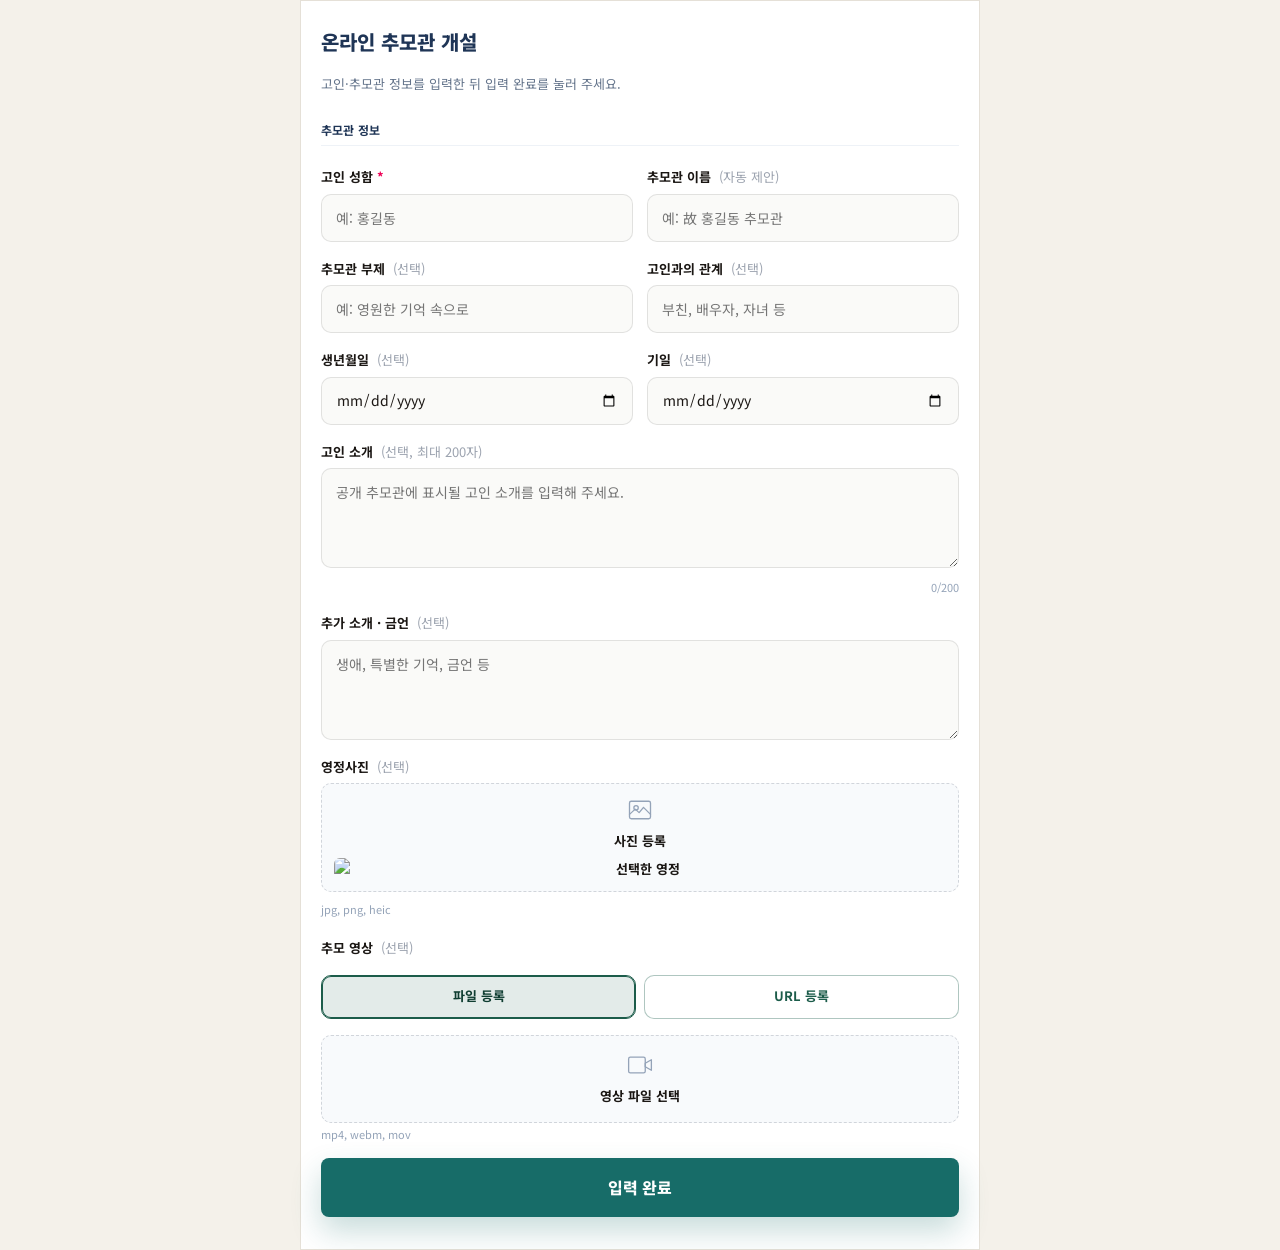
==== commit faf69a25: "Add files via upload 온라인추모관 개설 입력팝업창 개선" ====
--- a/memorial-apply.html
+++ b/memorial-apply.html
@@ -7,11 +7,11 @@
     <link rel="icon" href="public/favicon.ico" />
     <link rel="stylesheet" href="https://cdn.jsdelivr.net/npm/@fortawesome/fontawesome-free@6.4.0/css/all.min.css">
     <link href="https://fonts.googleapis.com/css2?family=Noto+Sans+KR:wght@300;400;500;700;900&display=swap" rel="stylesheet">
-    <link rel="stylesheet" href="css/memorial.css?v=20260817-ext-popup">
+    <link rel="stylesheet" href="css/memorial.css?v=20260817-ext-popup2">
     <meta name="eruso-api-base" content="https://api.erum2026.co.kr">
 </head>
 <body class="memorial-apply-page">
-    <form class="contact-form memorial-apply-form" id="memorialApplyForm" novalidate>
+    <form class="contact-form memorial-apply-form is-visible" id="memorialApplyForm" novalidate>
         <h1>온라인 추모관 개설</h1>
         <p class="memorial-apply-lead">고인·추모관 정보를 입력한 뒤 입력 완료를 눌러 주세요.</p>
 
@@ -95,6 +95,6 @@
         <p class="form-notice" id="memorialApplyNotice" style="display:none;"></p>
         <button type="submit" class="btn btn-primary form-submit" id="memorialApplySubmit">입력 완료</button>
     </form>
-    <script src="js/main.js?v=20260817-ext-popup"></script>
+    <script src="js/main.js?v=20260817-ext-popup2"></script>
 </body>
 </html>
--- a/css/memorial.css
+++ b/css/memorial.css
@@ -4154,13 +4154,24 @@
     min-height: 100vh;
     background: #f4f1ea;
     font-family: 'Noto Sans KR', sans-serif;
-}
-.memorial-apply-form {
+    color: #1a1613;
+}
+body.memorial-apply-page .contact-form,
+body.memorial-apply-page .memorial-apply-form {
+    display: flex !important;
+    flex-direction: column;
+    gap: 16px;
     max-width: 680px;
     margin: 0 auto;
     min-height: 100vh;
     border-radius: 0;
     box-shadow: none;
+    opacity: 1 !important;
+    transform: none !important;
+    background: #fff;
+    color: #1a1613;
+    padding: 24px 20px 32px;
+    box-sizing: border-box;
 }
 .memorial-apply-form h1 {
     margin: 0;
